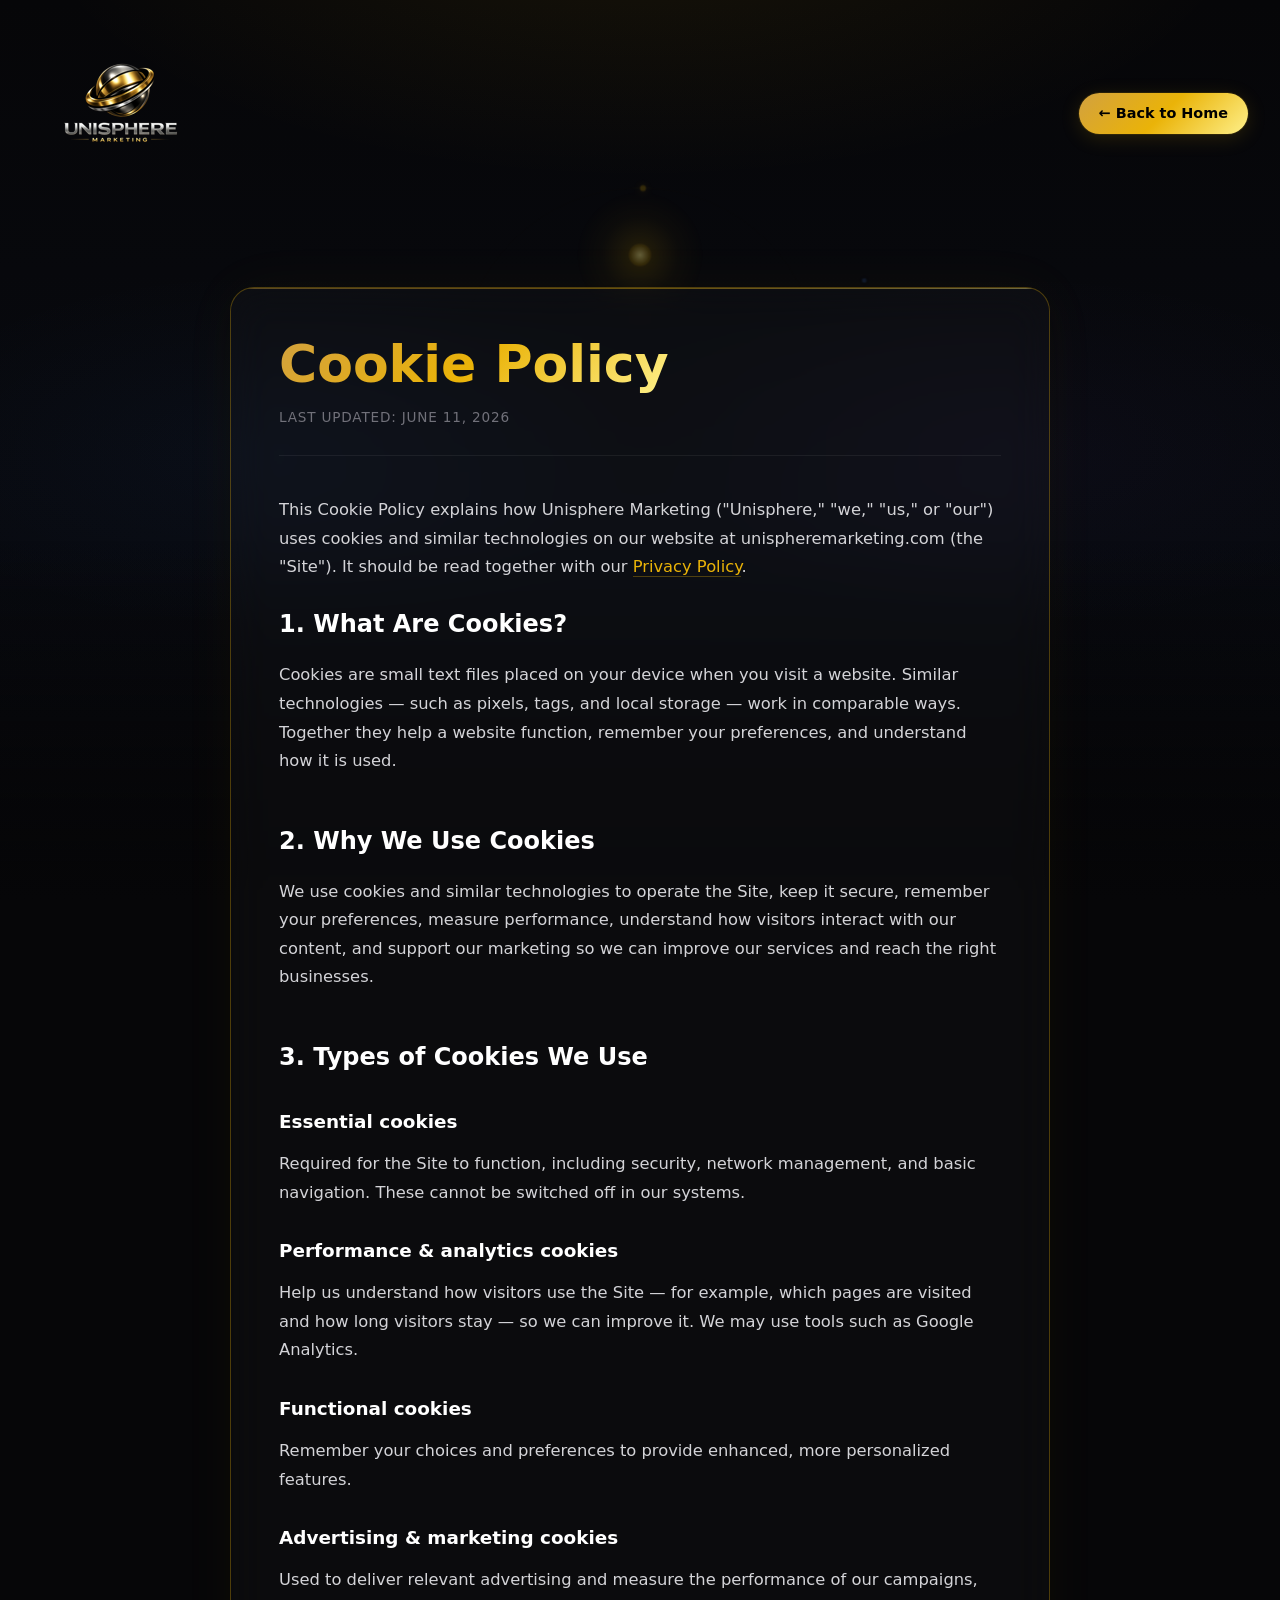
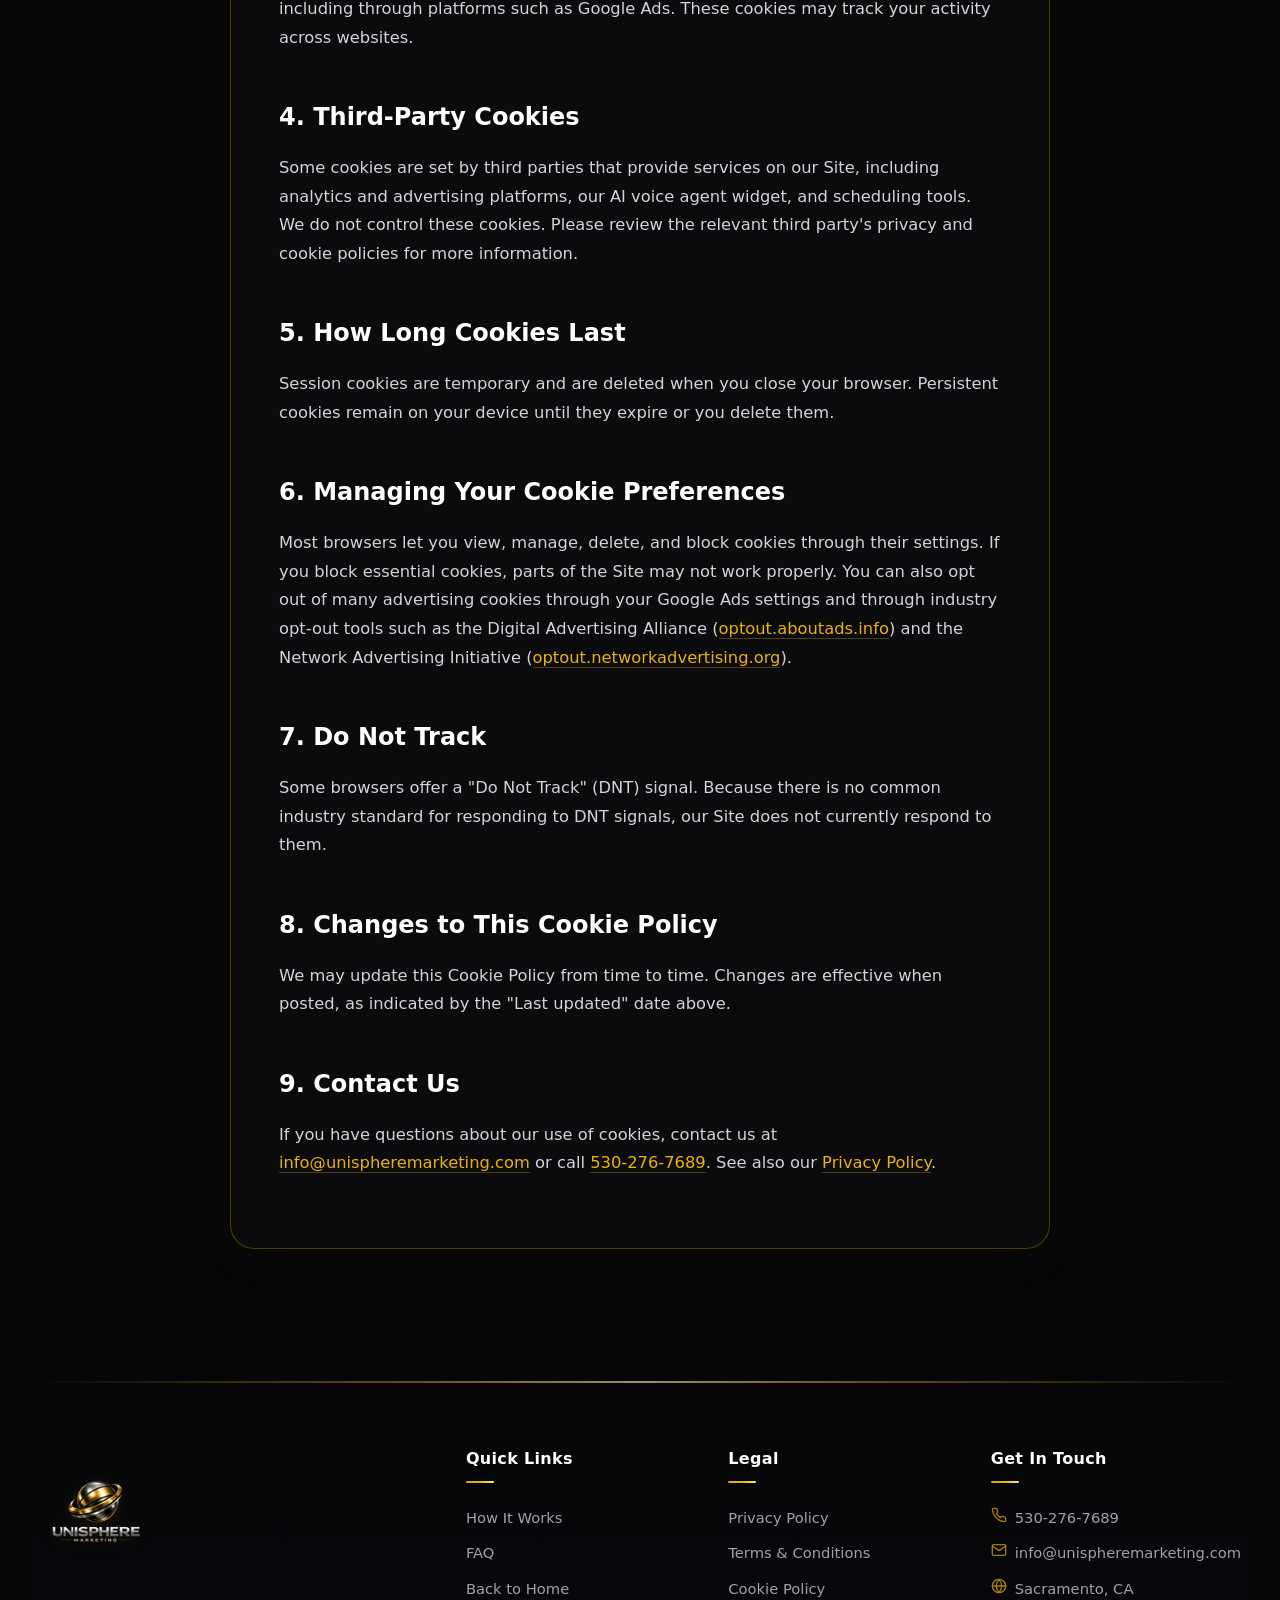
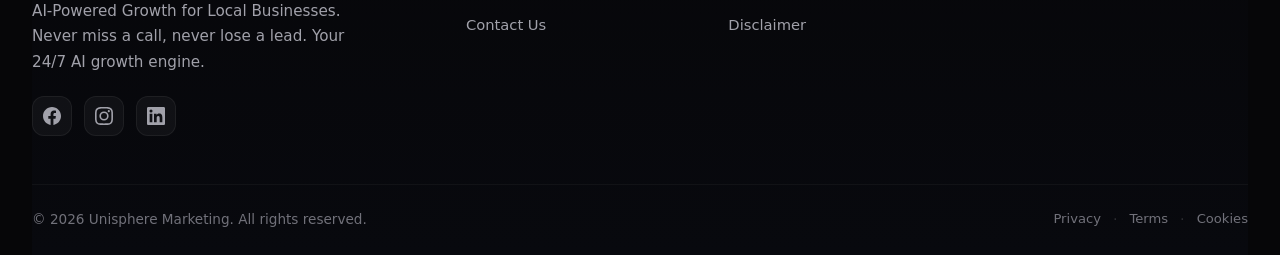
==== cookies.html @ 84f932fd "Add legal pages and wire footer links Create Privacy Policy, Terms & Conditions, Cookie Policy, and " ====
<!DOCTYPE html>
<html lang="en">
<head>
    <meta charset="UTF-8">
    <meta name="viewport" content="width=device-width, initial-scale=1.0">
    <title>Cookie Policy | Unisphere Marketing</title>
    <meta name="description" content="How Unisphere Marketing uses cookies and similar technologies, and how you can manage your preferences.">
    <link rel="stylesheet" href="index.css">

    <!-- Favicon -->
    <link rel="icon" type="image/png" href="favicon.png">
</head>
<body>

    <!-- Subtle Background Layer -->
    <div class="hero-bg-layer">
        <div class="hero-bg-gradient"></div>
        <div class="hero-bg-noise"></div>
        <div class="ai-voice-container" style="opacity: 0.4; transform: translate(-50%, -50%) scale(0.75);">
            <div class="ai-core-glow"></div>
            <div class="orbital-ring-2" style="animation-duration: 35s;"></div>
            <div class="orbital-ring-3" style="animation-duration: 55s;"></div>
        </div>
        <div class="hero-bg-fade"></div>
    </div>

    <!-- Main Wrapper -->
    <div class="wrapper">
        <header class="navbar">
            <div class="logo-container">
                <a href="index.html">
                    <img src="logo-180.png" srcset="logo-180.png 180w, logo-360.png 360w" sizes="180px" width="180" height="180" alt="Unisphere Marketing Logo" class="logo-img" fetchpriority="high" decoding="async">
                </a>
            </div>
            <nav class="nav-links">
                <a href="index.html" class="btn btn-primary nav-btn">&larr; Back to Home</a>
            </nav>
        </header>

        <!-- Legal Content -->
        <main class="legal-wrapper">
            <article class="legal-card content-card glow-border">
                <div class="legal-header">
                    <h1 class="legal-title"><span class="text-gradient">Cookie Policy</span></h1>
                    <p class="legal-updated">Last updated: June 11, 2026</p>
                </div>

                <div class="legal-content">
                    <p>This Cookie Policy explains how Unisphere Marketing ("Unisphere," "we," "us," or "our") uses cookies and similar technologies on our website at unispheremarketing.com (the "Site"). It should be read together with our <a href="privacy.html">Privacy Policy</a>.</p>

                    <h2>1. What Are Cookies?</h2>
                    <p>Cookies are small text files placed on your device when you visit a website. Similar technologies — such as pixels, tags, and local storage — work in comparable ways. Together they help a website function, remember your preferences, and understand how it is used.</p>

                    <h2>2. Why We Use Cookies</h2>
                    <p>We use cookies and similar technologies to operate the Site, keep it secure, remember your preferences, measure performance, understand how visitors interact with our content, and support our marketing so we can improve our services and reach the right businesses.</p>

                    <h2>3. Types of Cookies We Use</h2>
                    <h3>Essential cookies</h3>
                    <p>Required for the Site to function, including security, network management, and basic navigation. These cannot be switched off in our systems.</p>
                    <h3>Performance &amp; analytics cookies</h3>
                    <p>Help us understand how visitors use the Site — for example, which pages are visited and how long visitors stay — so we can improve it. We may use tools such as Google Analytics.</p>
                    <h3>Functional cookies</h3>
                    <p>Remember your choices and preferences to provide enhanced, more personalized features.</p>
                    <h3>Advertising &amp; marketing cookies</h3>
                    <p>Used to deliver relevant advertising and measure the performance of our campaigns, including through platforms such as Google Ads. These cookies may track your activity across websites.</p>

                    <h2>4. Third-Party Cookies</h2>
                    <p>Some cookies are set by third parties that provide services on our Site, including analytics and advertising platforms, our AI voice agent widget, and scheduling tools. We do not control these cookies. Please review the relevant third party's privacy and cookie policies for more information.</p>

                    <h2>5. How Long Cookies Last</h2>
                    <p>Session cookies are temporary and are deleted when you close your browser. Persistent cookies remain on your device until they expire or you delete them.</p>

                    <h2>6. Managing Your Cookie Preferences</h2>
                    <p>Most browsers let you view, manage, delete, and block cookies through their settings. If you block essential cookies, parts of the Site may not work properly. You can also opt out of many advertising cookies through your Google Ads settings and through industry opt-out tools such as the Digital Advertising Alliance (<a href="https://optout.aboutads.info" target="_blank" rel="noopener">optout.aboutads.info</a>) and the Network Advertising Initiative (<a href="https://optout.networkadvertising.org" target="_blank" rel="noopener">optout.networkadvertising.org</a>).</p>

                    <h2>7. Do Not Track</h2>
                    <p>Some browsers offer a "Do Not Track" (DNT) signal. Because there is no common industry standard for responding to DNT signals, our Site does not currently respond to them.</p>

                    <h2>8. Changes to This Cookie Policy</h2>
                    <p>We may update this Cookie Policy from time to time. Changes are effective when posted, as indicated by the "Last updated" date above.</p>

                    <h2>9. Contact Us</h2>
                    <p>If you have questions about our use of cookies, contact us at <a href="mailto:info@unispheremarketing.com">info@unispheremarketing.com</a> or call <a href="tel:5302767689">530-276-7689</a>. See also our <a href="privacy.html">Privacy Policy</a>.</p>
                </div>
            </article>
        </main>

        <!-- Footer -->
        <footer class="footer">
            <div class="footer-accent"></div>

            <div class="footer-main">
                <div class="footer-brand">
                    <img src="logo-180.png" srcset="logo-180.png 180w, logo-360.png 360w" sizes="120px" width="180" height="180" alt="Unisphere Marketing Logo" class="footer-logo-img" loading="lazy" decoding="async">
                    <p class="footer-tagline">AI-Powered Growth for Local Businesses. Never miss a call, never lose a lead. Your 24/7 AI growth engine.</p>
                    <div class="footer-social">
                        <a href="#" class="social-link" aria-label="Facebook">
                            <svg width="18" height="18" viewBox="0 0 24 24" fill="currentColor"><path d="M24 12.073c0-6.627-5.373-12-12-12s-12 5.373-12 12c0 5.99 4.388 10.954 10.125 11.854v-8.385H7.078v-3.47h3.047V9.43c0-3.007 1.792-4.669 4.533-4.669 1.312 0 2.686.235 2.686.235v2.953H15.83c-1.491 0-1.956.925-1.956 1.874v2.25h3.328l-.532 3.47h-2.796v8.385C19.612 23.027 24 18.062 24 12.073z"/></svg>
                        </a>
                        <a href="#" class="social-link" aria-label="Instagram">
                            <svg width="18" height="18" viewBox="0 0 24 24" fill="currentColor"><path d="M12 2.163c3.204 0 3.584.012 4.85.07 3.252.148 4.771 1.691 4.919 4.919.058 1.265.069 1.645.069 4.849 0 3.205-.012 3.584-.069 4.849-.149 3.225-1.664 4.771-4.919 4.919-1.266.058-1.644.07-4.85.07-3.204 0-3.584-.012-4.849-.07-3.26-.149-4.771-1.699-4.919-4.92-.058-1.265-.07-1.644-.07-4.849 0-3.204.013-3.583.07-4.849.149-3.227 1.664-4.771 4.919-4.919 1.266-.057 1.645-.069 4.849-.069zM12 0C8.741 0 8.333.014 7.053.072 2.695.272.273 2.69.073 7.052.014 8.333 0 8.741 0 12c0 3.259.014 3.668.072 4.948.2 4.358 2.618 6.78 6.98 6.98C8.333 23.986 8.741 24 12 24c3.259 0 3.668-.014 4.948-.072 4.354-.2 6.782-2.618 6.979-6.98.059-1.28.073-1.689.073-4.948 0-3.259-.014-3.667-.072-4.947-.196-4.354-2.617-6.78-6.979-6.98C15.668.014 15.259 0 12 0zm0 5.838a6.162 6.162 0 100 12.324 6.162 6.162 0 000-12.324zM12 16a4 4 0 110-8 4 4 0 010 8zm6.406-11.845a1.44 1.44 0 100 2.881 1.44 1.44 0 000-2.881z"/></svg>
                        </a>
                        <a href="#" class="social-link" aria-label="LinkedIn">
                            <svg width="18" height="18" viewBox="0 0 24 24" fill="currentColor"><path d="M20.447 20.452h-3.554v-5.569c0-1.328-.027-3.037-1.852-3.037-1.853 0-2.136 1.445-2.136 2.939v5.667H9.351V9h3.414v1.561h.046c.477-.9 1.637-1.85 3.37-1.85 3.601 0 4.267 2.37 4.267 5.455v6.286zM5.337 7.433a2.062 2.062 0 01-2.063-2.065 2.064 2.064 0 112.063 2.065zm1.782 13.019H3.555V9h3.564v11.452zM22.225 0H1.771C.792 0 0 .774 0 1.729v20.542C0 23.227.792 24 1.771 24h20.451C23.2 24 24 23.227 24 22.271V1.729C24 .774 23.2 0 22.225 0h.003z"/></svg>
                        </a>
                    </div>
                </div>

                <div class="footer-col">
                    <h4 class="footer-col-title">Quick Links</h4>
                    <ul class="footer-links">
                        <li><a href="index.html#how-it-works">How It Works</a></li>
                        <li><a href="index.html#faq">FAQ</a></li>
                        <li><a href="index.html">Back to Home</a></li>
                        <li><a href="tel:5302767689">Contact Us</a></li>
                    </ul>
                </div>

                <div class="footer-col">
                    <h4 class="footer-col-title">Legal</h4>
                    <ul class="footer-links">
                        <li><a href="privacy.html">Privacy Policy</a></li>
                        <li><a href="terms.html">Terms &amp; Conditions</a></li>
                        <li><a href="cookies.html">Cookie Policy</a></li>
                        <li><a href="disclaimer.html">Disclaimer</a></li>
                    </ul>
                </div>

                <div class="footer-col">
                    <h4 class="footer-col-title">Get In Touch</h4>
                    <ul class="footer-links footer-contact-list">
                        <li>
                            <svg width="16" height="16" viewBox="0 0 24 24" fill="none" stroke="currentColor" stroke-width="2" stroke-linecap="round" stroke-linejoin="round"><path d="M22 16.92v3a2 2 0 0 1-2.18 2 19.79 19.79 0 0 1-8.63-3.07 19.5 19.5 0 0 1-6-6 19.79 19.79 0 0 1-3.07-8.67A2 2 0 0 1 4.11 2h3a2 2 0 0 1 2 1.72 12.84 12.84 0 0 0 .7 2.81 2 2 0 0 1-.45 2.11L8.09 9.91a16 16 0 0 0 6 6l1.27-1.27a2 2 0 0 1 2.11-.45 12.84 12.84 0 0 0 2.81.7A2 2 0 0 1 22 16.92z"></path></svg>
                            <a href="tel:5302767689">530-276-7689</a>
                        </li>
                        <li>
                            <svg width="16" height="16" viewBox="0 0 24 24" fill="none" stroke="currentColor" stroke-width="2" stroke-linecap="round" stroke-linejoin="round"><path d="M4 4h16c1.1 0 2 .9 2 2v12c0 1.1-.9 2-2 2H4c-1.1 0-2-.9-2-2V6c0-1.1.9-2 2-2z"></path><polyline points="22,6 12,13 2,6"></polyline></svg>
                            <a href="mailto:info@unispheremarketing.com">info@unispheremarketing.com</a>
                        </li>
                        <li>
                            <svg width="16" height="16" viewBox="0 0 24 24" fill="none" stroke="currentColor" stroke-width="2" stroke-linecap="round" stroke-linejoin="round"><circle cx="12" cy="12" r="10"></circle><line x1="2" y1="12" x2="22" y2="12"></line><path d="M12 2a15.3 15.3 0 0 1 4 10 15.3 15.3 0 0 1-4 10 15.3 15.3 0 0 1-4-10 15.3 15.3 0 0 1 4-10z"></path></svg>
                            <span>Sacramento, CA</span>
                        </li>
                    </ul>
                </div>
            </div>

            <div class="footer-bottom">
                <p class="footer-copyright">&copy; 2026 Unisphere Marketing. All rights reserved.</p>
                <div class="footer-bottom-links">
                    <a href="privacy.html">Privacy</a>
                    <span class="footer-dot">·</span>
                    <a href="terms.html">Terms</a>
                    <span class="footer-dot">·</span>
                    <a href="cookies.html">Cookies</a>
                </div>
            </div>
        </footer>
    </div>
</body>
</html>
---- index.css ----
/* Hide default Vapi SDK button — we use our own custom UI */
#vapi-support-btn,
.vapi-btn,
[id^="vapi"] {
  display: none !important;
  visibility: hidden !important;
  opacity: 0 !important;
  pointer-events: none !important;
}

:root {
  --bg-color: #060608;
  --bg-surface: #0c0d12;
  --text-white: #ffffff;
  --text-gray: #a1a1aa;
  --text-gray-light: #d4d4d8;
  --text-muted: #71717a;
  
  --gold-primary: #eab308;
  --gold-gradient: linear-gradient(135deg, #d2a13f 0%, #eab308 50%, #fef08a 100%);
  --gold-dark: rgba(234, 179, 8, 0.1);
  --gold-border: rgba(234, 179, 8, 0.3);

  --glass-bg: rgba(255, 255, 255, 0.025);
  --glass-border: rgba(255, 255, 255, 0.06);
  --glass-hover: rgba(255, 255, 255, 0.05);

  --font-main: system-ui, -apple-system, BlinkMacSystemFont, "Segoe UI", sans-serif;
  --font-body: system-ui, -apple-system, BlinkMacSystemFont, "Segoe UI", sans-serif;
}

* {
  margin: 0;
  padding: 0;
  box-sizing: border-box;
}

body {
  font-family: var(--font-body);
  background-color: var(--bg-color);
  color: var(--text-white);
  line-height: 1.5;
  overflow-x: hidden;
  position: relative;
  min-height: 100vh;
}

img,
video {
  max-width: 100%;
}

/* ============================================ */
/* HERO SECTION BACKGROUND — VOICE AGENT LAYER */
/* ============================================ */
.hero-bg-layer {
  position: absolute;
  top: 0;
  left: 0;
  width: 100%;
  height: 100vh;
  z-index: 0;
  overflow: hidden;
  pointer-events: none;
}

/* Dark gradient base for the hero */
.hero-bg-gradient {
  position: absolute;
  inset: 0;
  background: 
    radial-gradient(ellipse 80% 50% at 50% -10%, rgba(234, 179, 8, 0.08) 0%, transparent 60%),
    radial-gradient(ellipse 60% 40% at 20% 50%, rgba(59, 130, 246, 0.04) 0%, transparent 50%),
    radial-gradient(ellipse 60% 40% at 80% 50%, rgba(139, 92, 246, 0.03) 0%, transparent 50%),
    linear-gradient(180deg, var(--bg-color) 0%, #080a10 60%, var(--bg-color) 100%);
}

/* Subtle grain/noise texture */
.hero-bg-noise {
  position: absolute;
  inset: 0;
  opacity: 0;
}

/* Bottom fade so hero blends into dark page */
.hero-bg-fade {
  position: absolute;
  bottom: 0;
  left: 0;
  width: 100%;
  height: 40%;
  background: linear-gradient(to top, var(--bg-color) 0%, transparent 100%);
  z-index: 2;
}

/* ============================================ */
/* VOICE AGENT ANIMATED CORE (HERO CENTER)      */
/* ============================================ */
.ai-voice-container {
  position: absolute;
  top: 50%;
  left: 50%;
  transform: translate(-50%, -50%);
  width: 700px;
  height: 700px;
  z-index: 1;
  pointer-events: none;
  display: flex;
  align-items: flex-start;
  justify-content: center;
}

/* Central pulsating orb */
.ai-core-glow {
  position: absolute;
  width: 180px;
  height: 180px;
  background: radial-gradient(circle, rgba(234, 179, 8, 0.35) 0%, rgba(234, 179, 8, 0.08) 40%, rgba(234,179,8,0) 70%);
  border-radius: 50%;
  animation: AI_core_pulse 4s infinite alternate ease-in-out;
}

/* Inner bright dot */
.ai-core-glow::before {
  content: '';
  position: absolute;
  top: 50%; left: 50%;
  transform: translate(-50%, -50%);
  width: 30px;
  height: 30px;
  background: radial-gradient(circle, rgba(254,240,138,0.9), rgba(234,179,8,0.3) 60%, transparent 100%);
  border-radius: 50%;
  animation: AI_inner_dot 3s infinite alternate ease-in-out;
}

@keyframes AI_inner_dot {
  0% { transform: translate(-50%, -50%) scale(0.8); opacity: 0.7; }
  100% { transform: translate(-50%, -50%) scale(1.3); opacity: 1; }
}

@keyframes AI_core_pulse {
  0% { transform: scale(0.85); opacity: 0.5; }
  100% { transform: scale(1.4); opacity: 0.9; }
}

/* Orbital ring container */
.voice-frequencies {
  position: absolute;
  width: 340px;
  height: 340px;
  animation: AI_rotate_ring 25s linear infinite;
}

/* Second orbital ring (counter-rotate) */
.orbital-ring-2 {
  position: absolute;
  width: 480px;
  height: 480px;
  border: 1px solid rgba(234,179,8,0.06);
  border-radius: 50%;
  animation: AI_rotate_counter 35s linear infinite;
}

.orbital-ring-2::before {
  content: '';
  position: absolute;
  top: -4px; left: 50%;
  width: 8px; height: 8px;
  background: rgba(234,179,8,0.5);
  border-radius: 50%;
  box-shadow: 0 0 12px rgba(234,179,8,0.4);
}

.orbital-ring-2::after {
  content: '';
  position: absolute;
  bottom: -4px; right: 30%;
  width: 5px; height: 5px;
  background: rgba(139,92,246,0.4);
  border-radius: 50%;
  box-shadow: 0 0 10px rgba(139,92,246,0.3);
}

/* Third orbital ring */
.orbital-ring-3 {
  position: absolute;
  width: 600px;
  height: 600px;
  border: 1px solid rgba(255,255,255,0.025);
  border-radius: 50%;
  animation: AI_rotate_ring 50s linear infinite;
}

.orbital-ring-3::before {
  content: '';
  position: absolute;
  top: 20%; right: -3px;
  width: 6px; height: 6px;
  background: rgba(59,130,246,0.35);
  border-radius: 50%;
  box-shadow: 0 0 10px rgba(59,130,246,0.2);
}

@keyframes AI_rotate_ring {
  0% { transform: rotate(0deg); }
  100% { transform: rotate(360deg); }
}

@keyframes AI_rotate_counter {
  0% { transform: rotate(360deg); }
  100% { transform: rotate(0deg); }
}

/* Audio frequency bars */
.audio-bar {
  position: absolute;
  bottom: 50%;
  left: 50%;
  width: 3px;
  background: linear-gradient(to top, rgba(234,179,8,0.7), rgba(254,240,138,0.15));
  border-radius: 4px;
  transform-origin: bottom center;
  transform: translateX(-50%) rotate(var(--r)) translateY(-130px);
  animation: AI_frequency_bounce 1.5s infinite ease-in-out alternate;
  animation-delay: var(--delay);
}

@keyframes AI_frequency_bounce {
  0% { height: 15px; opacity: 0.2; }
  100% { height: var(--h); opacity: 0.85; box-shadow: 0 0 8px rgba(234,179,8,0.3); }
}

/* Sound ripples */
.sound-ripples {
  position: absolute;
  width: 100%;
  height: 100%;
  display: flex;
  align-items: flex-start;
  justify-content: center;
}

.ripple {
  position: absolute;
  border-radius: 50%;
  border: 1px solid rgba(234,179,8,0.15);
  animation: AI_ripple_out 7s infinite cubic-bezier(0.2, 0.8, 0.2, 1);
}

.ripple.style-1 { animation-delay: 0s; }
.ripple.style-2 { animation-delay: 2.3s; }
.ripple.style-3 { animation-delay: 4.6s; }

@keyframes AI_ripple_out {
  0% { width: 80px; height: 80px; opacity: 0.8; border-width: 2px; }
  100% { width: 650px; height: 650px; opacity: 0; border-width: 0.5px; }
}

/* Floating particle dots around the hero */
.hero-particles {
  position: absolute;
  inset: 0;
  z-index: 1;
  overflow: hidden;
}

.particle {
  position: absolute;
  border-radius: 50%;
  background: rgba(234,179,8,0.3);
  animation: particle_float linear infinite;
}

.particle:nth-child(1) { width: 3px; height: 3px; left: 15%; top: 20%; animation-duration: 18s; animation-delay: 0s; }
.particle:nth-child(2) { width: 2px; height: 2px; left: 75%; top: 15%; animation-duration: 22s; animation-delay: 2s; background: rgba(59,130,246,0.3); }
.particle:nth-child(3) { width: 4px; height: 4px; left: 85%; top: 60%; animation-duration: 20s; animation-delay: 4s; }
.particle:nth-child(4) { width: 2px; height: 2px; left: 10%; top: 70%; animation-duration: 25s; animation-delay: 1s; background: rgba(139,92,246,0.25); }
.particle:nth-child(5) { width: 3px; height: 3px; left: 50%; top: 80%; animation-duration: 19s; animation-delay: 3s; }
.particle:nth-child(6) { width: 2px; height: 2px; left: 30%; top: 40%; animation-duration: 24s; animation-delay: 5s; background: rgba(59,130,246,0.2); }

@keyframes particle_float {
  0% { transform: translateY(0px) translateX(0px); opacity: 0; }
  10% { opacity: 1; }
  50% { transform: translateY(-80px) translateX(30px); opacity: 0.6; }
  90% { opacity: 0; }
  100% { transform: translateY(-160px) translateX(-20px); opacity: 0; }
}


/* ============================================ */
/* LAYOUT WRAPPER                               */
/* ============================================ */
.wrapper {
  position: relative;
  z-index: 10;
  max-width: 1400px;
  margin: 0 auto;
  padding: 0 2rem;
  min-height: 100vh;
  display: flex;
  flex-direction: column;
}

/* Typography */
a {
  text-decoration: none;
  color: inherit;
}

/* ============================================ */
/* BUTTON COMPONENT                             */
/* ============================================ */
.btn {
  display: inline-flex;
  align-items: flex-start;
  justify-content: center;
  padding: 0.75rem 1.5rem;
  border-radius: 9999px;
  font-weight: 600;
  font-family: var(--font-main);
  transition: all 0.3s cubic-bezier(0.4, 0, 0.2, 1);
  cursor: pointer;
  border: none;
  text-align: center;
  position: relative;
  overflow: hidden;
}

.btn::after {
  content: '';
  position: absolute;
  inset: 0;
  background: linear-gradient(135deg, rgba(255,255,255,0.2) 0%, rgba(255,255,255,0) 50%);
  opacity: 0;
  transition: opacity 0.3s;
}

.btn:hover::after {
  opacity: 1;
}

.btn-primary {
  background: var(--gold-gradient);
  color: #000;
  box-shadow: 0 4px 20px 0 rgba(234, 179, 8, 0.15), 0 0 0 1px rgba(234,179,8,0.1);
}

.btn-primary:hover {
  transform: translateY(-2px);
  box-shadow: 0 8px 30px 0 rgba(234, 179, 8, 0.3), 0 0 0 1px rgba(234,179,8,0.2);
  filter: brightness(1.05);
}

.btn-large {
  padding: 1rem 2.5rem;
  font-size: 1.1rem;
}

/* ============================================ */
/* NAVIGATION                                   */
/* ============================================ */
.navbar {
  display: flex;
  justify-content: space-between;
  align-items: flex-start;
  padding: 0.75rem 0;
  width: 100%;
}

.logo-container {
  display: flex;
  align-items: flex-start;
  gap: 1rem;
}

.logo-img {
  max-height: 200px;
  width: auto;
  object-fit: contain;
}

.nav-links {
  display: flex;
  align-items: flex-start;
  gap: 2rem;
  font-family: var(--font-main);
  font-weight: 500;
  font-size: 0.95rem;
  color: var(--text-gray-light);
}

.nav-link {
  transition: color 0.2s;
}

.nav-link:hover {
  color: var(--text-white);
}

.nav-phone {
  display: flex;
  align-items: flex-start;
  gap: 0.5rem;
  color: var(--gold-primary);
  transition: color 0.2s;
}

.nav-phone:hover {
  color: #fef08a;
}

.nav-btn {
  font-size: 0.9rem;
  padding: 0.65rem 1.35rem;
}

/* ============================================ */
/* HERO SECTION                                 */
/* ============================================ */
.hero {
  display: flex;
  flex-direction: column;
  align-items: flex-start;
  justify-content: center;
  text-align: center;
  padding: 2rem 0 4rem 0;
  min-height: calc(100vh - 120px);
  position: relative;
}

.hero-content {
  max-width: 900px;
  display: flex;
  flex-direction: column;
  align-items: flex-start;
  z-index: 10;
}

.pill {
  background: var(--glass-bg);
  border: 1px solid var(--glass-border);
  padding: 0.5rem 1.25rem;
  border-radius: 9999px;
  font-size: 0.75rem;
  font-weight: 600;
  letter-spacing: 0.08em;
  color: var(--text-gray-light);
  margin-bottom: 1.5rem;
  display: inline-flex;
  align-items: flex-start;
  backdrop-filter: blur(12px);
  animation: fadeInDown 0.8s ease-out;
}

.hero-title {
  font-family: var(--font-main);
  font-size: 4.5rem;
  font-weight: 700;
  line-height: 1.08;
  letter-spacing: 0;
  margin-bottom: 1.5rem;
  animation: fadeInUp 0.9s ease-out 0.2s both;
}

.text-gradient {
  background: var(--gold-gradient);
  -webkit-background-clip: text;
  -webkit-text-fill-color: transparent;
  background-clip: text;
}

.hero-subtitle {
  font-size: 1.2rem;
  color: var(--text-gray);
  max-width: 660px;
  margin: 0 auto 2.5rem auto;
  line-height: 1.7;
  animation: fadeInUp 0.9s ease-out 0.4s both;
}

.hero-cta-wrapper {
  margin-bottom: 2.5rem;
  animation: fadeInUp 0.9s ease-out 0.6s both;
}

.cta-footnote {
  color: var(--text-muted);
  font-size: 0.85rem;
  font-style: italic;
  margin-top: 0.75rem;
}

.features-list {
  display: flex;
  align-items: flex-start;
  justify-content: center;
  gap: 2.5rem;
  color: var(--text-gray-light);
  font-size: 0.95rem;
  font-weight: 500;
  animation: fadeInUp 0.9s ease-out 0.8s both;
}

.feature-item {
  display: flex;
  align-items: flex-start;
  gap: 0.5rem;
}

.check-icon {
  width: 18px;
  height: 18px;
  color: var(--gold-primary);
}

/* Hero entrance animations */
@keyframes fadeInUp {
  from { opacity: 0; transform: translateY(30px); }
  to { opacity: 1; transform: translateY(0); }
}

@keyframes fadeInDown {
  from { opacity: 0; transform: translateY(-20px); }
  to { opacity: 1; transform: translateY(0); }
}

/* ============================================ */
/* SCROLL REVEAL ANIMATION                      */
/* ============================================ */
.reveal {
  opacity: 0;
  transform: translateY(40px);
  transition: opacity 0.8s cubic-bezier(0.16, 1, 0.3, 1), transform 0.8s cubic-bezier(0.16, 1, 0.3, 1);
}

.reveal.visible {
  opacity: 1;
  transform: translateY(0);
}

/* Stagger children */
.reveal-stagger > * {
  opacity: 0;
  transform: translateY(30px);
  transition: opacity 0.6s cubic-bezier(0.16, 1, 0.3, 1), transform 0.6s cubic-bezier(0.16, 1, 0.3, 1);
}

.reveal-stagger.visible > *:nth-child(1) { transition-delay: 0s; opacity: 1; transform: translateY(0); }
.reveal-stagger.visible > *:nth-child(2) { transition-delay: 0.1s; opacity: 1; transform: translateY(0); }
.reveal-stagger.visible > *:nth-child(3) { transition-delay: 0.2s; opacity: 1; transform: translateY(0); }
.reveal-stagger.visible > *:nth-child(4) { transition-delay: 0.3s; opacity: 1; transform: translateY(0); }
.reveal-stagger.visible > *:nth-child(5) { transition-delay: 0.4s; opacity: 1; transform: translateY(0); }

/* ═══════════════════════════════════════════════════════ */
/*  FLOATING CHAT WIDGET — Premium Shimmer Avatar         */
/* ═══════════════════════════════════════════════════════ */
.chat-widget {
  position: fixed;
  bottom: 2rem;
  right: 2rem;
  z-index: 100;
  display: flex;
  align-items: flex-start;
  gap: 1rem;
  animation: float 4s ease-in-out infinite;
  transition: opacity 0.3s ease;
}

@keyframes float {
  0% { transform: translateY(0px); }
  50% { transform: translateY(-10px); }
  100% { transform: translateY(0px); }
}

.chat-greeting {
  background: rgba(24, 24, 27, 0.9);
  border: 1px solid rgba(255, 255, 255, 0.08);
  padding: 0.75rem 1.25rem;
  border-radius: 16px;
  font-size: 0.9rem;
  font-weight: 500;
  display: flex;
  align-items: flex-start;
  gap: 0.75rem;
  box-shadow: 0 10px 30px rgba(0, 0, 0, 0.5);
  backdrop-filter: blur(16px);
  transition: opacity 0.3s, transform 0.3s;
  cursor: pointer;
  max-width: 320px;
  line-height: 1.4;
}

.chat-close {
  color: var(--text-muted);
  cursor: pointer;
  font-size: 1.2rem;
  line-height: 1;
  transition: color 0.2s;
}

.chat-close:hover {
  color: var(--text-white);
}

/* ── Avatar Button with Shimmer ── */
.chat-avatar-btn {
  width: 68px;
  height: 68px;
  border-radius: 50%;
  position: relative;
  cursor: pointer;
  transition: transform 0.3s cubic-bezier(0.34, 1.56, 0.64, 1);
}

.chat-avatar-btn:hover {
  transform: scale(1.1);
}

.chat-avatar-btn:active {
  transform: scale(0.95);
}

/* Rotating shimmer ring */
.avatar-shimmer {
  position: absolute;
  inset: -4px;
  border-radius: 50%;
  background: conic-gradient(
    from 0deg,
    transparent 0%,
    rgba(234, 179, 8, 0.0) 10%,
    rgba(234, 179, 8, 0.7) 25%,
    rgba(254, 240, 138, 0.9) 35%,
    rgba(234, 179, 8, 0.7) 45%,
    transparent 55%,
    transparent 100%
  );
  animation: shimmer-rotate 3s linear infinite;
  z-index: 1;
}

.avatar-shimmer-2 {
  position: absolute;
  inset: -4px;
  border-radius: 50%;
  background: conic-gradient(
    from 180deg,
    transparent 0%,
    rgba(234, 179, 8, 0.0) 10%,
    rgba(210, 161, 63, 0.6) 25%,
    rgba(254, 240, 138, 0.8) 35%,
    rgba(210, 161, 63, 0.6) 45%,
    transparent 55%,
    transparent 100%
  );
  animation: shimmer-rotate 3s linear infinite;
  z-index: 1;
}

@keyframes shimmer-rotate {
  0% { transform: rotate(0deg); }
  100% { transform: rotate(360deg); }
}

/* Pulsing glow behind avatar */
.avatar-glow {
  position: absolute;
  inset: -12px;
  border-radius: 50%;
  background: radial-gradient(circle, rgba(234, 179, 8, 0.25) 0%, transparent 70%);
  animation: avatar-glow-pulse 2.5s ease-in-out infinite alternate;
  z-index: 0;
}

@keyframes avatar-glow-pulse {
  0% { opacity: 0.4; transform: scale(0.95); }
  100% { opacity: 1; transform: scale(1.15); }
}

/* Inner avatar image */
.avatar-inner {
  position: absolute;
  inset: 3px;
  border-radius: 50%;
  overflow: hidden;
  z-index: 2;
  border: 2px solid var(--bg-color);
}

.avatar-inner img {
  width: 100%;
  height: 100%;
  object-fit: cover;
  border-radius: 50%;
}

.status-dot {
  position: absolute;
  bottom: 4px;
  right: 4px;
  width: 14px;
  height: 14px;
  background-color: #22c55e;
  border: 2.5px solid var(--bg-color);
  border-radius: 50%;
  z-index: 3;
  box-shadow: 0 0 8px rgba(34, 197, 94, 0.6);
  animation: status_pulse 2s infinite;
}

@keyframes status_pulse {
  0%, 100% { box-shadow: 0 0 0 0 rgba(34,197,94,0.4); }
  50% { box-shadow: 0 0 0 6px rgba(34,197,94,0); }
}

/* ═══════════════════════════════════════════════════════ */
/*  VOICE AGENT OVERLAY & PANEL                           */
/* ═══════════════════════════════════════════════════════ */
.voice-overlay {
  position: fixed;
  inset: 0;
  z-index: 200;
  display: flex;
  align-items: flex-end;
  justify-content: flex-end;
  padding: 2rem;
  pointer-events: none;
  opacity: 0;
  transition: opacity 0.4s ease;
}

.voice-overlay.active {
  pointer-events: auto;
  opacity: 1;
}

.voice-overlay::before {
  content: '';
  position: absolute;
  inset: 0;
  background: rgba(0, 0, 0, 0.5);
  backdrop-filter: blur(4px);
  opacity: 0;
  transition: opacity 0.4s ease;
}

.voice-overlay.active::before {
  opacity: 1;
}

.voice-panel {
  position: relative;
  width: 380px;
  background: rgba(14, 14, 18, 0.95);
  border: 1px solid rgba(234, 179, 8, 0.2);
  border-radius: 24px;
  box-shadow:
    0 0 60px rgba(234, 179, 8, 0.08),
    0 25px 50px -12px rgba(0, 0, 0, 0.8);
  backdrop-filter: blur(20px);
  overflow: hidden;
  transform: translateY(40px) scale(0.95);
  transition: transform 0.4s cubic-bezier(0.34, 1.56, 0.64, 1);
  z-index: 1;
}

.voice-overlay.active .voice-panel {
  transform: translateY(0) scale(1);
}

/* Top gold accent line */
.voice-panel::before {
  content: '';
  position: absolute;
  top: 0;
  left: 0;
  right: 0;
  height: 2px;
  background: var(--gold-gradient);
  opacity: 0.7;
}

.voice-panel-close {
  position: absolute;
  top: 1rem;
  right: 1rem;
  background: none;
  border: none;
  color: var(--text-muted);
  font-size: 1.6rem;
  cursor: pointer;
  z-index: 10;
  width: 36px;
  height: 36px;
  display: flex;
  align-items: flex-start;
  justify-content: center;
  border-radius: 50%;
  transition: background 0.2s, color 0.2s;
}

.voice-panel-close:hover {
  background: rgba(255, 255, 255, 0.1);
  color: var(--text-white);
}

/* ── Panel Header ── */
.voice-panel-header {
  display: flex;
  align-items: flex-start;
  gap: 1rem;
  padding: 1.5rem 1.5rem 1rem;
}

.voice-panel-avatar {
  width: 52px;
  height: 52px;
  border-radius: 50%;
  overflow: hidden;
  border: 2px solid rgba(234, 179, 8, 0.3);
  flex-shrink: 0;
}

.voice-panel-avatar img {
  width: 100%;
  height: 100%;
  object-fit: cover;
}

.voice-panel-info h3 {
  font-family: var(--font-main);
  font-size: 1.25rem;
  font-weight: 700;
  color: var(--text-white);
  margin: 0;
}

.voice-panel-info p {
  font-size: 0.85rem;
  color: var(--text-muted);
  margin: 0.15rem 0 0;
}

/* ── Panel Body ── */
.voice-panel-body {
  display: flex;
  flex-direction: column;
  align-items: flex-start;
  justify-content: center;
  padding: 2.5rem 1.5rem;
  min-height: 220px;
}

.voice-state-hidden {
  display: none !important;
}

/* ── Idle State — Mic Button ── */
.mic-button-wrapper {
  position: relative;
  width: 100px;
  height: 100px;
  display: flex;
  align-items: flex-start;
  justify-content: center;
}

.mic-ring {
  position: absolute;
  inset: 0;
  border-radius: 50%;
  border: 1.5px solid rgba(234, 179, 8, 0.3);
  animation: mic-ring-pulse 3s ease-in-out infinite;
}

.mic-ring-2 {
  animation-delay: 1s;
}

.mic-ring-3 {
  animation-delay: 2s;
}

@keyframes mic-ring-pulse {
  0%   { transform: scale(1); opacity: 0.5; }
  50%  { transform: scale(1.5); opacity: 0; }
  100% { transform: scale(1); opacity: 0; }
}

.mic-button {
  width: 72px;
  height: 72px;
  border-radius: 50%;
  border: 2px solid var(--gold-primary);
  background: rgba(234, 179, 8, 0.08);
  color: var(--gold-primary);
  cursor: pointer;
  display: flex;
  align-items: flex-start;
  justify-content: center;
  transition: all 0.3s ease;
  position: relative;
  z-index: 2;
}

.mic-button:hover {
  background: rgba(234, 179, 8, 0.18);
  box-shadow: 0 0 30px rgba(234, 179, 8, 0.2);
  transform: scale(1.08);
}

.mic-button:active {
  transform: scale(0.96);
}

.voice-prompt {
  color: var(--text-muted);
  font-size: 0.95rem;
  margin-top: 1.25rem;
  text-align: center;
}

/* ── Connecting State ── */
.connecting-spinner {
  position: relative;
  width: 80px;
  height: 80px;
}

.spinner-ring {
  position: absolute;
  inset: 0;
  border-radius: 50%;
  border: 3px solid transparent;
  border-top-color: var(--gold-primary);
  animation: spin 1.2s linear infinite;
}

.spinner-ring-2 {
  inset: 10px;
  border-top-color: transparent;
  border-right-color: rgba(234, 179, 8, 0.5);
  animation-direction: reverse;
  animation-duration: 0.8s;
}

@keyframes spin {
  0% { transform: rotate(0deg); }
  100% { transform: rotate(360deg); }
}

/* ── Active Call State ── */
.active-call-visual {
  display: flex;
  align-items: flex-start;
  justify-content: center;
  margin-bottom: 1rem;
}

.voice-wave-container {
  display: flex;
  align-items: flex-start;
  gap: 5px;
  height: 60px;
}

.voice-wave-bar {
  width: 5px;
  background: var(--gold-gradient);
  border-radius: 4px;
  height: 15px;
  animation: wave-idle 1.5s ease-in-out infinite;
}

.voice-wave-bar:nth-child(1) { animation-delay: 0.0s; }
.voice-wave-bar:nth-child(2) { animation-delay: 0.15s; }
.voice-wave-bar:nth-child(3) { animation-delay: 0.3s; }
.voice-wave-bar:nth-child(4) { animation-delay: 0.45s; }
.voice-wave-bar:nth-child(5) { animation-delay: 0.6s; }
.voice-wave-bar:nth-child(6) { animation-delay: 0.45s; }
.voice-wave-bar:nth-child(7) { animation-delay: 0.3s; }
.voice-wave-bar:nth-child(8) { animation-delay: 0.15s; }
.voice-wave-bar:nth-child(9) { animation-delay: 0.0s; }

@keyframes wave-idle {
  0%, 100% { height: 10px; opacity: 0.5; }
  50%      { height: 45px; opacity: 1; }
}

/* When assistant is speaking — more energetic */
.voice-wave-container.speaking .voice-wave-bar {
  animation-name: wave-speaking;
  animation-duration: 0.6s;
}

@keyframes wave-speaking {
  0%, 100% { height: 8px; }
  25%      { height: 55px; }
  75%      { height: 30px; }
}

.voice-status {
  color: #d4d4d8;
  font-size: 0.95rem;
  font-weight: 500;
  text-align: center;
  margin-bottom: 1.5rem;
}

/* ── Call Controls ── */
.call-controls {
  display: flex;
  gap: 1.25rem;
  align-items: flex-start;
}

.control-btn {
  width: 54px;
  height: 54px;
  border-radius: 50%;
  border: none;
  cursor: pointer;
  display: flex;
  align-items: flex-start;
  justify-content: center;
  transition: all 0.25s ease;
}

.mute-btn {
  background: rgba(255, 255, 255, 0.08);
  color: var(--text-white);
  border: 1px solid rgba(255, 255, 255, 0.15);
}

.mute-btn:hover {
  background: rgba(255, 255, 255, 0.15);
}

.mute-btn.muted {
  background: rgba(234, 179, 8, 0.15);
  border-color: var(--gold-primary);
  color: var(--gold-primary);
}

.end-call-btn {
  background: #ef4444;
  color: white;
  box-shadow: 0 4px 14px rgba(239, 68, 68, 0.3);
}

.end-call-btn:hover {
  background: #dc2626;
  transform: scale(1.08);
  box-shadow: 0 6px 20px rgba(239, 68, 68, 0.4);
}

.end-call-btn:active {
  transform: scale(0.95);
}

/* ── Panel Footer ── */
.voice-panel-footer {
  padding: 0.75rem 1.5rem;
  text-align: center;
  border-top: 1px solid rgba(255, 255, 255, 0.05);
}

.powered-by {
  font-size: 0.75rem;
  color: var(--text-muted);
}

.powered-by strong {
  color: var(--gold-primary);
}

/* ── Voice Widget Mobile Responsive ── */
@media (max-width: 480px) {
  .voice-panel {
    width: calc(100vw - 2rem);
    border-radius: 20px;
  }
  
  .voice-overlay {
    padding: 1rem;
  }

  .chat-widget {
    bottom: 1rem;
    right: 1rem;
  }

  .chat-avatar-btn {
    width: 58px;
    height: 58px;
  }
}

/* ============================================ */
/* UTILITIES & SHARED GLASSMORPHISM             */
/* ============================================ */
.section {
  padding: 5rem 0;
  max-width: 1000px;
  margin: 0 auto;
  width: 100%;
  content-visibility: auto;
  contain-intrinsic-size: 1px 900px;
}

.section-title {
  font-family: var(--font-main);
  font-size: 2.5rem;
  font-weight: 700;
  margin-bottom: 1.5rem;
  line-height: 1.2;
}

.section-subtitle {
  font-size: 1.15rem;
  color: var(--text-gray);
  margin-bottom: 3rem;
  line-height: 1.6;
}

.text-center { text-align: center; }
.text-gold { color: var(--gold-primary); }
.text-red { color: #ef4444; }
.mb-4 { margin-bottom: 1.5rem; }
.mt-2 { margin-top: 0.5rem; }
.mt-4 { margin-top: 1.5rem; }

/* Glassmorphism content card */
.content-card {
  background: var(--glass-bg);
  border: 1px solid var(--glass-border);
  border-radius: 24px;
  padding: 3rem;
  backdrop-filter: blur(20px);
  -webkit-backdrop-filter: blur(20px);
  box-shadow: 0 8px 32px rgba(0, 0, 0, 0.3);
  position: relative;
  overflow: hidden;
}

/* Subtle inner glow at the top */
.content-card::before {
  content: '';
  position: absolute;
  top: 0; left: 0; right: 0;
  height: 1px;
  background: linear-gradient(90deg, transparent, rgba(255,255,255,0.08), transparent);
}

.glow-border {
  border: 1px solid var(--gold-border);
  box-shadow: 0 0 60px rgba(234, 179, 8, 0.04), 0 8px 32px rgba(0,0,0,0.3);
  position: relative;
  overflow: hidden;
}

.glow-border::before {
  content: '';
  position: absolute;
  top: 0; left: 0; right: 0; height: 1px;
  background: var(--gold-gradient);
  opacity: 0.4;
}

/* ============================================ */
/* SECTION 1: PROBLEM STORY                     */
/* ============================================ */
.problem-story p {
  margin-bottom: 1.25rem;
  color: var(--text-gray-light);
  font-size: 1.1rem;
}

.story-highlight {
  font-weight: 600;
  color: var(--text-white);
  font-family: var(--font-main);
  font-size: 1.2rem;
}

.story-sub-title {
  font-family: var(--font-main);
  font-size: 1.5rem;
  margin: 2.5rem 0 1rem 0;
  color: var(--text-white);
}

.pain-points {
  background: rgba(239, 68, 68, 0.04);
  border-radius: 16px;
  padding: 1.5rem 2rem;
  margin: 2rem 0;
  border-left: 3px solid #ef4444;
  backdrop-filter: blur(10px);
  border: 1px solid rgba(239, 68, 68, 0.08);
  border-left: 3px solid #ef4444;
}

.pain-item {
  margin-bottom: 1rem;
  color: var(--text-gray-light);
  font-size: 1.05rem;
}
.pain-item:last-child { margin-bottom: 0; }

.red-cross {
  margin-right: 0.5rem;
}

/* ============================================ */
/* SECTION 2: TRANSITION — CARD LAYOUT          */
/* ============================================ */
.transition-section {
  text-align: center;
  max-width: 1100px;
}

.transition-intro {
  font-size: 1.2rem;
  color: var(--text-gray);
  margin-bottom: 3rem;
}

/* Advantage Cards Grid */
.advantage-cards {
  display: grid;
  grid-template-columns: repeat(4, 1fr);
  gap: 1.25rem;
  margin-bottom: 3.5rem;
}

.advantage-card {
  background: var(--glass-bg);
  border: 1px solid var(--glass-border);
  border-radius: 20px;
  padding: 2rem 1.5rem;
  text-align: center;
  backdrop-filter: blur(16px);
  -webkit-backdrop-filter: blur(16px);
  transition: all 0.4s cubic-bezier(0.34, 1.56, 0.64, 1);
  position: relative;
  overflow: hidden;
}

.advantage-card::before {
  content: '';
  position: absolute;
  top: 0; left: 25%; right: 25%;
  height: 1px;
  background: linear-gradient(90deg, transparent, rgba(234,179,8,0.15), transparent);
  transition: all 0.4s;
}

.advantage-card:hover {
  transform: translateY(-8px);
  border-color: var(--gold-border);
  background: var(--glass-hover);
  box-shadow: 0 20px 50px rgba(0,0,0,0.4), 0 0 40px rgba(234,179,8,0.04);
}

.advantage-card:hover::before {
  left: 10%; right: 10%;
  background: linear-gradient(90deg, transparent, rgba(234,179,8,0.35), transparent);
}

.advantage-icon {
  width: 56px;
  height: 56px;
  margin: 0 auto 1.25rem;
  border-radius: 16px;
  background: rgba(234,179,8,0.08);
  border: 1px solid rgba(234,179,8,0.15);
  display: flex;
  align-items: flex-start;
  justify-content: center;
  font-size: 1.5rem;
  transition: all 0.3s;
}

.advantage-card:hover .advantage-icon {
  background: rgba(234,179,8,0.14);
  border-color: var(--gold-border);
  transform: scale(1.1);
}

.advantage-card h4 {
  font-family: var(--font-main);
  font-size: 1.1rem;
  font-weight: 600;
  color: var(--text-white);
  margin-bottom: 0.75rem;
}

.advantage-card p {
  color: var(--text-gray);
  font-size: 0.95rem;
  line-height: 1.55;
}

/* Transition bottom message */
.transition-bottom-message {
  text-align: center;
}

.transition-gap-text {
  font-size: 1.15rem;
  color: var(--text-gray-light);
  margin: 1rem 0 0.5rem;
  max-width: 600px;
  margin-left: auto;
  margin-right: auto;
}

.gold-check {
  color: var(--gold-primary);
  font-weight: 800;
}

.bold-highlight {
  font-size: 1.5rem;
  font-weight: 700;
  color: var(--gold-primary);
  font-family: var(--font-main);
  margin-top: 1.5rem;
}

/* ============================================ */
/* SECTION 2B: AGENT SHOWCASE — TWO COLUMN      */
/* ============================================ */
.agent-showcase-section {
  max-width: 1200px;
  padding: 4rem 0 5rem;
}

.agent-showcase-row {
  display: grid;
  grid-template-columns: 1fr 1.15fr;
  gap: 4rem;
  align-items: flex-start;
}

/* Left: Text Column */
.agent-showcase-text {
  display: flex;
  flex-direction: column;
  align-items: flex-start;
}

.agent-showcase-text .pill-small {
  font-size: 0.7rem;
  padding: 0.4rem 1rem;
  margin-bottom: 1.25rem;
}

.agent-showcase-text .section-title {
  font-size: 2.25rem;
  text-align: left;
}

.agent-showcase-desc {
  font-size: 1.1rem;
  color: var(--text-gray);
  line-height: 1.7;
  margin-bottom: 2rem;
}

.agent-highlight-list {
  list-style: none;
  margin-bottom: 0.5rem;
  display: flex;
  flex-direction: column;
  gap: 0.9rem;
}

.agent-highlight-list li {
  display: flex;
  align-items: flex-start;
  gap: 0.75rem;
  font-size: 1.05rem;
  color: var(--text-gray-light);
  font-weight: 500;
}

/* Right: Animated Visual */
.agent-showcase-visual {
  position: relative;
  min-height: 480px;
  display: flex;
  align-items: flex-start;
  justify-content: center;
}

.agent-image-wrapper {
  position: relative;
  width: 100%;
  border-radius: 20px;
  overflow: visible;
}

/* Ambient glow behind the image */
.agent-image-glow {
  position: absolute;
  inset: -20px;
  background: radial-gradient(ellipse at center, rgba(234,179,8,0.12) 0%, rgba(234,179,8,0.03) 40%, transparent 70%);
  border-radius: 28px;
  z-index: 0;
  animation: agent_glow_breathe 4s ease-in-out infinite alternate;
}

@keyframes agent_glow_breathe {
  0% { opacity: 0.5; transform: scale(0.97); }
  100% { opacity: 1; transform: scale(1.03); }
}

/* The main AI agent image */
.agent-hero-image {
  position: relative;
  width: 100%;
  height: auto;
  border-radius: 20px;
  display: block;
  z-index: 2;
  border: 1px solid rgba(234,179,8,0.15);
  box-shadow:
    0 0 50px rgba(234,179,8,0.08),
    0 25px 60px -15px rgba(0,0,0,0.6);
  transition: transform 0.5s cubic-bezier(0.34, 1.56, 0.64, 1);
}

.agent-image-wrapper:hover .agent-hero-image {
  transform: scale(1.02);
}

/* Central AI Hub */
.ai-hub {
  position: absolute;
  top: 50%;
  left: 50%;
  transform: translate(-50%, -50%);
  z-index: 10;
}

.ai-hub-glow {
  position: absolute;
  width: 140px;
  height: 140px;
  top: 50%; left: 50%;
  transform: translate(-50%, -50%);
  background: radial-gradient(circle, rgba(234,179,8,0.2) 0%, rgba(234,179,8,0.03) 50%, transparent 70%);
  border-radius: 50%;
  animation: hub_glow_pulse 3s ease-in-out infinite alternate;
}

@keyframes hub_glow_pulse {
  0% { transform: translate(-50%, -50%) scale(0.85); opacity: 0.5; }
  100% { transform: translate(-50%, -50%) scale(1.3); opacity: 1; }
}

.ai-hub-ring {
  position: absolute;
  width: 100px;
  height: 100px;
  top: 50%; left: 50%;
  transform: translate(-50%, -50%);
  border: 1.5px solid rgba(234,179,8,0.2);
  border-radius: 50%;
  animation: hub_ring_spin 12s linear infinite;
}

.ai-hub-ring::before {
  content: '';
  position: absolute;
  top: -4px; left: 50%;
  width: 8px; height: 8px;
  background: var(--gold-primary);
  border-radius: 50%;
  box-shadow: 0 0 12px rgba(234,179,8,0.6);
}

@keyframes hub_ring_spin {
  0% { transform: translate(-50%, -50%) rotate(0deg); }
  100% { transform: translate(-50%, -50%) rotate(360deg); }
}

.ai-hub-core {
  position: relative;
  width: 72px;
  height: 72px;
  background: rgba(234,179,8,0.1);
  border: 2px solid rgba(234,179,8,0.35);
  border-radius: 50%;
  display: flex;
  flex-direction: column;
  align-items: flex-start;
  justify-content: center;
  gap: 2px;
  color: var(--gold-primary);
  z-index: 2;
  box-shadow: 0 0 30px rgba(234,179,8,0.12), inset 0 0 20px rgba(234,179,8,0.05);
}

.ai-hub-label {
  font-family: var(--font-main);
  font-size: 0.55rem;
  font-weight: 700;
  letter-spacing: 0.05em;
  text-transform: uppercase;
  color: var(--gold-primary);
  margin-top: -2px;
}

/* Caller Nodes */
.caller-node {
  position: absolute;
  display: flex;
  align-items: flex-start;
  gap: 0.6rem;
  background: rgba(14,14,18,0.85);
  border: 1px solid rgba(255,255,255,0.08);
  border-radius: 14px;
  padding: 0.6rem 0.9rem;
  backdrop-filter: blur(12px);
  z-index: 5;
  animation: caller_float 6s ease-in-out infinite;
}

.caller-1 { top: 8%; left: 5%; animation-delay: 0s; }
.caller-2 { top: 8%; right: 5%; animation-delay: 1.5s; }
.caller-3 { bottom: 8%; left: 5%; animation-delay: 3s; }
.caller-4 { bottom: 8%; right: 5%; animation-delay: 4.5s; }

@keyframes caller_float {
  0%, 100% { transform: translateY(0); }
  50% { transform: translateY(-6px); }
}

.caller-avatar {
  width: 36px;
  height: 36px;
  border-radius: 50%;
  background: rgba(255,255,255,0.05);
  display: flex;
  align-items: flex-start;
  justify-content: center;
  font-size: 1.2rem;
  flex-shrink: 0;
}

.caller-info {
  display: flex;
  flex-direction: column;
  gap: 2px;
}

.caller-name {
  font-family: var(--font-main);
  font-size: 0.8rem;
  font-weight: 600;
  color: var(--text-white);
}

.caller-status {
  font-size: 0.65rem;
  font-weight: 600;
  letter-spacing: 0.04em;
  text-transform: uppercase;
  border-radius: 4px;
  display: inline-block;
  width: fit-content;
}

.caller-status.calling {
  color: #22c55e;
  animation: status_blink 1.5s infinite;
}

.caller-status.texting {
  color: #3b82f6;
}

.caller-status.booked {
  color: #a855f7;
}

.caller-status.followup {
  color: #f59e0b;
}

@keyframes status_blink {
  0%, 100% { opacity: 1; }
  50% { opacity: 0.4; }
}

.caller-pulse {
  position: absolute;
  inset: -2px;
  border-radius: 16px;
  border: 1px solid transparent;
  animation: node_pulse 3s ease-in-out infinite;
  pointer-events: none;
}

.caller-1 .caller-pulse { border-color: rgba(34,197,94,0.2); animation-delay: 0s; }
.caller-2 .caller-pulse { border-color: rgba(59,130,246,0.2); animation-delay: 0.5s; }
.caller-3 .caller-pulse { border-color: rgba(168,85,247,0.2); animation-delay: 1s; }
.caller-4 .caller-pulse { border-color: rgba(245,158,11,0.2); animation-delay: 1.5s; }

@keyframes node_pulse {
  0%, 100% { opacity: 0.3; transform: scale(1); }
  50% { opacity: 1; transform: scale(1.04); }
}

/* SVG Data Flow */
.data-flow-svg {
  position: absolute;
  inset: 0;
  width: 100%;
  height: 100%;
  z-index: 3;
  pointer-events: none;
}

.flow-line {
  stroke-dasharray: 6, 8;
  animation: dash_flow 2s linear infinite;
}

@keyframes dash_flow {
  to { stroke-dashoffset: -28; }
}

.data-dot {
  filter: drop-shadow(0 0 6px currentColor);
}

/* Floating Action Badges */
.action-badge {
  position: absolute;
  display: flex;
  align-items: flex-start;
  gap: 0.5rem;
  background: rgba(14,14,18,0.92);
  border: 1px solid rgba(234,179,8,0.18);
  border-radius: 10px;
  padding: 0.5rem 0.85rem;
  font-size: 0.75rem;
  color: var(--text-gray-light);
  z-index: 8;
  opacity: 0;
  backdrop-filter: blur(10px);
  white-space: nowrap;
  box-shadow: 0 4px 15px rgba(0,0,0,0.4);
  animation: badge_cycle 8s ease-in-out infinite;
}

.badge-icon {
  font-size: 0.95rem;
}

.badge-text {
  font-family: var(--font-main);
  font-weight: 500;
}

.badge-1 { top: -8px; left: -12px; animation-delay: 0s; }
.badge-2 { top: -8px; right: -12px; animation-delay: 2s; }
.badge-3 { bottom: 40px; left: -12px; animation-delay: 4s; }
.badge-4 { bottom: 40px; right: -12px; animation-delay: 6s; }

@keyframes badge_cycle {
  0%, 100% { opacity: 0; transform: translateY(8px); }
  10%, 40% { opacity: 1; transform: translateY(0); }
  50% { opacity: 0; transform: translateY(-8px); }
}

/* Always-On Badge */
.always-on-badge {
  position: absolute;
  bottom: -14px;
  left: 50%;
  transform: translateX(-50%);
  display: flex;
  align-items: flex-start;
  gap: 0.5rem;
  background: rgba(14,14,18,0.92);
  border: 1px solid rgba(34,197,94,0.3);
  border-radius: 9999px;
  padding: 0.4rem 1rem;
  z-index: 10;
  box-shadow: 0 4px 20px rgba(0,0,0,0.5);
  backdrop-filter: blur(10px);
}

.always-on-dot {
  width: 8px;
  height: 8px;
  background: #22c55e;
  border-radius: 50%;
  box-shadow: 0 0 8px rgba(34,197,94,0.6);
  animation: live_dot_pulse 1.5s ease-in-out infinite;
}

@keyframes live_dot_pulse {
  0%, 100% { opacity: 1; transform: scale(1); }
  50% { opacity: 0.5; transform: scale(0.8); }
}

.always-on-badge span {
  font-family: var(--font-main);
  font-size: 0.7rem;
  font-weight: 700;
  letter-spacing: 0.1em;
  color: #22c55e;
}

/* ============================================ */
/* SECTION 3: FEATURES GRID (GLASSMORPHISM)     */
/* ============================================ */
.features-grid {
  display: grid;
  grid-template-columns: repeat(2, 1fr);
  gap: 1.5rem;
  margin-top: 3rem;
}

.feature-card {
  background: var(--glass-bg);
  border: 1px solid var(--glass-border);
  border-radius: 20px;
  padding: 2.5rem;
  transition: all 0.4s cubic-bezier(0.34, 1.56, 0.64, 1);
  backdrop-filter: blur(12px);
  -webkit-backdrop-filter: blur(12px);
  position: relative;
  overflow: hidden;
}

/* Top edge highlight */
.feature-card::before {
  content: '';
  position: absolute;
  top: 0; left: 20%; right: 20%;
  height: 1px;
  background: linear-gradient(90deg, transparent, rgba(234,179,8,0.15), transparent);
  transition: all 0.4s;
}

.feature-card:hover {
  transform: translateY(-6px);
  border-color: var(--gold-border);
  background: var(--glass-hover);
  box-shadow: 0 20px 40px rgba(0,0,0,0.3), 0 0 30px rgba(234,179,8,0.03);
}

.feature-card:hover::before {
  left: 10%;
  right: 10%;
  background: linear-gradient(90deg, transparent, rgba(234,179,8,0.3), transparent);
}

.icon-ring {
  width: 52px;
  height: 52px;
  border-radius: 16px;
  background: rgba(234, 179, 8, 0.08);
  border: 1px solid rgba(234,179,8,0.15);
  display: flex;
  align-items: flex-start;
  justify-content: center;
  font-size: 1.5rem;
  margin-bottom: 1.5rem;
  transition: all 0.3s;
}

.feature-card:hover .icon-ring {
  background: rgba(234, 179, 8, 0.12);
  border-color: var(--gold-border);
  transform: scale(1.05);
}

.feature-card h4 {
  font-family: var(--font-main);
  font-size: 1.25rem;
  margin-bottom: 1rem;
  color: var(--text-white);
  line-height: 1.3;
}

.feature-card p {
  color: var(--text-gray);
  font-size: 1.05rem;
  line-height: 1.6;
}

/* ============================================ */
/* SECTION 4: STEPS                             */
/* ============================================ */
.steps-container {
  display: flex;
  align-items: flex-start;
  justify-content: space-between;
  margin-top: 4rem;
  gap: 2rem;
}

.step-card {
  flex: 1;
  text-align: center;
  display: flex;
  flex-direction: column;
  align-items: flex-start;
  padding: 2rem 1.5rem;
  background: var(--glass-bg);
  border: 1px solid var(--glass-border);
  border-radius: 20px;
  backdrop-filter: blur(12px);
  transition: all 0.3s ease;
}

.step-card:hover {
  border-color: rgba(255,255,255,0.1);
  background: var(--glass-hover);
  transform: translateY(-4px);
}

.step-number {
  background: rgba(234,179,8,0.08);
  border: 1.5px solid var(--gold-primary);
  color: var(--gold-primary);
  font-family: var(--font-main);
  font-weight: 700;
  padding: 0.5rem 1.25rem;
  border-radius: 9999px;
  margin-bottom: 1.5rem;
  font-size: 0.85rem;
  letter-spacing: 0.05em;
  text-transform: uppercase;
}

.step-card h4 {
  font-family: var(--font-main);
  font-size: 1.25rem;
  margin-bottom: 1rem;
}

.step-card p {
  color: var(--text-gray);
  font-size: 1rem;
  line-height: 1.6;
}

.step-line {
  display: none;
}

/* ============================================ */
/* SERVICES SECTION                             */
/* ============================================ */
.services-section {
  position: relative;
}

.services-grid {
  display: grid;
  grid-template-columns: repeat(2, 1fr);
  gap: 1.75rem;
  margin-top: 3rem;
}

.service-card {
  background: var(--glass-bg);
  border: 1px solid var(--glass-border);
  border-radius: 20px;
  padding: 2.5rem;
  transition: all 0.4s cubic-bezier(0.34, 1.56, 0.64, 1);
  backdrop-filter: blur(12px);
  -webkit-backdrop-filter: blur(12px);
  position: relative;
  overflow: hidden;
}

.service-card::before {
  content: '';
  position: absolute;
  top: 0; left: 20%; right: 20%;
  height: 1px;
  background: linear-gradient(90deg, transparent, rgba(234,179,8,0.15), transparent);
  transition: all 0.4s;
}

.service-card:hover {
  transform: translateY(-6px);
  border-color: var(--gold-border);
  background: var(--glass-hover);
  box-shadow: 0 20px 40px rgba(0,0,0,0.3), 0 0 30px rgba(234,179,8,0.03);
}

.service-card:hover::before {
  left: 10%;
  right: 10%;
  background: linear-gradient(90deg, transparent, rgba(234,179,8,0.3), transparent);
}

.service-icon-wrapper {
  margin-bottom: 1.5rem;
}

.service-icon {
  width: 56px;
  height: 56px;
  border-radius: 16px;
  background: rgba(234, 179, 8, 0.08);
  border: 1px solid rgba(234,179,8,0.15);
  display: flex;
  align-items: center;
  justify-content: center;
  font-size: 1.6rem;
  transition: all 0.3s;
}

.service-card:hover .service-icon {
  background: rgba(234, 179, 8, 0.12);
  border-color: var(--gold-border);
  transform: scale(1.08);
  box-shadow: 0 0 20px rgba(234,179,8,0.12);
}

.service-card-title {
  font-family: var(--font-main);
  font-size: 1.35rem;
  color: var(--text-white);
  margin-bottom: 0.4rem;
  font-weight: 700;
  line-height: 1.3;
}

.service-card-subtitle {
  font-family: var(--font-main);
  font-size: 1rem;
  font-weight: 600;
  background: var(--gold-gradient);
  -webkit-background-clip: text;
  -webkit-text-fill-color: transparent;
  background-clip: text;
  margin-bottom: 1rem;
}

.service-card-desc {
  color: var(--text-gray);
  font-size: 1rem;
  line-height: 1.65;
  margin-bottom: 1.5rem;
}

.service-benefits {
  list-style: none;
  display: flex;
  flex-direction: column;
  gap: 0.7rem;
}

.service-benefits li {
  display: flex;
  align-items: flex-start;
  gap: 0.65rem;
  font-size: 0.95rem;
  color: var(--text-gray-light);
  line-height: 1.5;
}

.service-benefits .gold-check {
  color: var(--gold-primary);
  font-weight: 700;
  flex-shrink: 0;
  margin-top: 1px;
}

/* ============================================ */
/* SECTION 5: FAQ                               */
/* ============================================ */
.faq-container {
  max-width: 800px;
  margin: 0 auto;
  display: flex;
  flex-direction: column;
  gap: 0.75rem;
}

.faq-item {
  border: 1px solid var(--glass-border);
  border-radius: 16px;
  overflow: hidden;
  backdrop-filter: blur(10px);
  transition: border-color 0.3s;
}

.faq-item:hover {
  border-color: rgba(255,255,255,0.1);
}

.faq-item.active {
  border-color: var(--gold-border);
}

.faq-question {
  width: 100%;
  text-align: left;
  background: var(--glass-bg);
  border: none;
  padding: 1.35rem 1.5rem;
  color: var(--text-white);
  font-family: var(--font-main);
  font-size: 1.1rem;
  font-weight: 500;
  cursor: pointer;
  display: flex;
  justify-content: space-between;
  align-items: flex-start;
  transition: background 0.2s;
}

.faq-question:hover {
  background: var(--glass-hover);
}

.faq-icon {
  font-size: 1.5rem;
  color: var(--gold-primary);
  transition: transform 0.3s ease;
}

.faq-item.active .faq-icon {
  transform: rotate(45deg);
}

.faq-answer {
  background: rgba(0, 0, 0, 0.15);
  max-height: 0;
  overflow: hidden;
  transition: max-height 0.4s ease;
}

.faq-answer p {
  padding: 0 1.5rem 1.5rem 1.5rem;
  color: var(--text-gray);
  line-height: 1.6;
}

/* ============================================ */
/* SECTION 6: CTA                               */
/* ============================================ */
.cta-section {
  padding-bottom: 6rem;
}

.cta-body-text {
  font-size: 1.25rem;
  color: var(--text-gray-light);
  max-width: 600px;
  margin: 0 auto;
  line-height: 1.6;
}

/* ============================================ */
/* FOOTER — PREMIUM FULL-WIDTH DESIGN           */
/* ============================================ */
.footer {
  margin-top: 2rem;
  position: relative;
  background: linear-gradient(180deg, var(--bg-color) 0%, #08090e 100%);
}

.footer-accent {
  height: 2px;
  background: linear-gradient(90deg, transparent 0%, rgba(234,179,8,0.4) 30%, rgba(254,240,138,0.6) 50%, rgba(234,179,8,0.4) 70%, transparent 100%);
  margin-bottom: 0;
}

.footer-main {
  display: grid;
  grid-template-columns: 1.8fr 1fr 1fr 1.2fr;
  gap: 3rem;
  padding: 4rem 0 3rem;
}

/* Brand column */
.footer-brand {
  display: flex;
  flex-direction: column;
  align-items: flex-start;
  gap: 0.75rem;
}

.footer-logo-img {
  height: 140px;
  width: auto;
  object-fit: contain;
  align-self: flex-start;
  filter: drop-shadow(0 2px 8px rgba(234,179,8,0.08));
  margin-left: -5px; /* Correction for transparent padding in logo file */
}

.footer-tagline {
  color: var(--text-gray);
  font-size: 0.95rem;
  line-height: 1.7;
  max-width: 320px;
}

.footer-social {
  display: flex;
  gap: 0.75rem;
  margin-top: 0.5rem;
}

.social-link {
  width: 40px;
  height: 40px;
  border-radius: 12px;
  background: rgba(255,255,255,0.04);
  border: 1px solid rgba(255,255,255,0.06);
  display: flex;
  align-items: center;
  justify-content: center;
  color: var(--text-gray);
  transition: all 0.3s ease;
}

.social-link:hover {
  background: rgba(234,179,8,0.1);
  border-color: rgba(234,179,8,0.3);
  color: var(--gold-primary);
  transform: translateY(-2px);
  box-shadow: 0 4px 12px rgba(234,179,8,0.1);
}

/* Footer columns */
.footer-col {
  display: flex;
  flex-direction: column;
}

.footer-col-title {
  font-family: var(--font-main);
  font-size: 1rem;
  font-weight: 600;
  color: var(--text-white);
  margin-bottom: 1.5rem;
  letter-spacing: 0.02em;
  position: relative;
  padding-bottom: 0.75rem;
}

.footer-col-title::after {
  content: '';
  position: absolute;
  bottom: 0;
  left: 0;
  width: 28px;
  height: 2px;
  background: var(--gold-gradient);
  border-radius: 2px;
}

.footer-links {
  list-style: none;
  display: flex;
  flex-direction: column;
  gap: 0.85rem;
}

.footer-links li {
  display: flex;
  align-items: flex-start;
  gap: 0.5rem;
}

.footer-links li a,
.footer-links li span {
  color: var(--text-gray);
  font-size: 0.92rem;
  transition: color 0.25s ease, transform 0.25s ease;
  display: inline-block;
}

.footer-links li a:hover {
  color: var(--gold-primary);
  transform: translateX(3px);
}

.footer-contact-list li svg {
  color: var(--gold-primary);
  flex-shrink: 0;
  opacity: 0.7;
}

/* Footer bottom copyright bar */
.footer-bottom {
  display: flex;
  justify-content: space-between;
  align-items: flex-start;
  padding: 1.5rem 0;
  border-top: 1px solid rgba(255,255,255,0.04);
}

.footer-copyright {
  color: var(--text-muted);
  font-size: 0.85rem;
}

.footer-bottom-links {
  display: flex;
  align-items: flex-start;
  gap: 0.75rem;
}

.footer-bottom-links a {
  color: var(--text-muted);
  font-size: 0.82rem;
  transition: color 0.2s;
}

.footer-bottom-links a:hover {
  color: var(--gold-primary);
}

.footer-dot {
  color: rgba(255,255,255,0.15);
  font-size: 0.9rem;
}

/* ============================================ */
/* RESPONSIVE                                   */
/* ============================================ */
@media (max-width: 1024px) {
  .hero-title { font-size: 3.5rem; }
  .features-list { gap: 1.5rem; }
  .features-grid { grid-template-columns: 1fr; }
  .services-grid { grid-template-columns: 1fr; }
  .ai-voice-container { width: 500px; height: 500px; }
  .orbital-ring-2 { width: 380px; height: 380px; }
  .orbital-ring-3 { width: 460px; height: 460px; }

  /* Advantage cards 2-col on tablet */
  .advantage-cards { grid-template-columns: repeat(2, 1fr); }

  /* Agent showcase stack */
  .agent-showcase-row {
    grid-template-columns: 1fr;
    gap: 2.5rem;
  }
  .agent-showcase-text { align-items: flex-start; text-align: center; }
  .agent-showcase-text .section-title { text-align: center; }
  .agent-highlight-list { align-items: flex-start; }
  .agent-showcase-visual { min-height: 400px; }
  .agent-command-center { height: 380px; }
}

@media (max-width: 768px) {
  .wrapper { padding: 0 1.25rem; }

  .service-card { padding: 1.75rem; }
  .service-card-title { font-size: 1.2rem; }

  .navbar {
    flex-direction: column;
    gap: 1rem;
    padding: 0.5rem 0;
  }

  .logo-img {
    max-height: 180px;
  }

  .nav-links {
    flex-wrap: wrap;
    justify-content: center;
    gap: 1rem;
  }

  /* Hide the CTA button in nav on mobile — it's already in the hero */
  .nav-btn {
    display: none;
  }

  /* Hide the hero CTA on mobile — the bottom CTA section covers it */
  .hero-cta-wrapper {
    display: none;
  }

  .hero {
    min-height: auto;
    padding: 1.5rem 0 3rem 0;
  }

  .hero-title {
    font-size: 2.5rem;
  }

  .hero-subtitle {
    font-size: 1rem;
    margin-bottom: 2rem;
  }

  .pill {
    font-size: 0.65rem;
    padding: 0.4rem 1rem;
  }

  .features-list {
    flex-direction: column;
    gap: 0.75rem;
  }

  .ai-voice-container {
    width: 100vw;
    height: 100vw;
    max-width: 400px;
    max-height: 400px;
    opacity: 0.5;
  }

  .orbital-ring-2 {
    width: 280px;
    height: 280px;
  }

  .orbital-ring-3 {
    width: 340px;
    height: 340px;
  }

  .section { padding: 3.5rem 0; }
  .section-title { font-size: 1.85rem; }
  .content-card { padding: 2rem 1.5rem; border-radius: 20px; }

  /* Advantage cards single col on mobile */
  .advantage-cards { grid-template-columns: 1fr; gap: 1rem; }
  .advantage-card { padding: 1.5rem 1.25rem; }

  /* Agent showcase mobile */
  .agent-showcase-section { padding: 2.5rem 0; }
  .agent-showcase-text .section-title { font-size: 1.75rem; }
  .agent-showcase-visual { min-height: 340px; }
  .agent-command-center { height: 320px; }
  .action-badge { display: none; }
  .caller-node { padding: 0.45rem 0.65rem; }
  .caller-name { font-size: 0.7rem; }
  .caller-avatar { width: 28px; height: 28px; font-size: 0.95rem; }
  .ai-hub-core { width: 58px; height: 58px; }
  .ai-hub-ring { width: 80px; height: 80px; }
  .ai-hub-glow { width: 110px; height: 110px; }

  .steps-container {
    flex-direction: column;
    gap: 1rem;
  }

  .step-card {
    padding: 1.5rem 1.25rem;
  }

  .feature-card {
    padding: 2rem 1.5rem;
  }

  .hero-particles .particle { display: none; }

  .hidden-mobile { display: none; }

  /* Footer responsive — single column, centered */
  .footer-main {
    grid-template-columns: 1fr;
    gap: 2.5rem;
    padding: 3rem 0 2.5rem;
  }

  .footer-brand {
    align-items: flex-start;
    text-align: center;
  }

  .footer-logo-img {
    height: 110px;
    align-self: center;
    margin-left: 0;
  }

  .footer-tagline {
    max-width: 380px;
    text-align: center;
    margin: 0 auto;
  }

  .footer-social {
    justify-content: center;
  }

  .footer-col {
    align-items: flex-start;
    text-align: center;
  }

  .footer-col-title {
    text-align: center;
  }

  .footer-col-title::after {
    left: 50%;
    transform: translateX(-50%);
  }

  .footer-links {
    align-items: flex-start;
  }

  .footer-links li {
    justify-content: center;
  }

  .footer-contact-list li {
    justify-content: center;
  }

  .footer-bottom {
    flex-direction: column;
    gap: 0.75rem;
    text-align: center;
  }

  .cta-section { padding-bottom: 4rem; }

  .chat-greeting { display: none; }
  .chat-widget { bottom: 1.5rem; right: 1.5rem; }
}

@media (max-width: 480px) {
  .hero-title { font-size: 2rem; }
  .section-title { font-size: 1.6rem; }
  .wrapper { padding: 0 1rem; }
  .content-card { padding: 1.5rem 1.25rem; }
}

/* ============================================ */
/* PREMIUM HERO VIDEO PLACEHOLDER               */
/* ============================================ */
.hero {
    position: relative;
    display: grid;
    grid-template-columns: 1fr 1fr;
    align-items: flex-start;
    gap: 3rem;
    padding-top: 2rem;
    min-height: 100vh;
}

.hero-video-wrapper {
    position: relative;
    z-index: 3;
    display: flex;
    justify-content: center;
    align-items: flex-start;
}

.video-placeholder {
    width: 100%;
    max-width: 960px;
    cursor: pointer;
    transition: transform 0.3s cubic-bezier(0.23, 1, 0.32, 1);
}

.video-placeholder:hover {
    transform: translateY(-4px);
}

.video-thumbnail {
    position: relative;
    border-radius: 20px;
    overflow: hidden;
    box-shadow: 0 25px 60px -15px rgba(0, 0, 0, 0.5),
                0 0 0 1px rgba(234, 179, 8, 0.1);
    background: #0a0b10;
}

.video-thumb-img {
    width: 100%;
    height: auto;
    display: block;
    transition: transform 0.6s cubic-bezier(0.23, 1, 0.32, 1);
}

.video-placeholder:hover .video-thumb-img {
    transform: scale(1.03);
}

.video-overlay-gradient {
    position: absolute;
    inset: 0;
    background: linear-gradient(
        to bottom,
        rgba(0,0,0,0.1) 0%,
        rgba(0,0,0,0.4) 70%,
        rgba(0,0,0,0.7) 100%
    );
    z-index: 1;
}

.video-play-button {
    position: absolute;
    top: 50%;
    left: 50%;
    transform: translate(-50%, -50%);
    width: 72px;
    height: 72px;
    background: rgba(234, 179, 8, 0.95);
    border-radius: 50%;
    display: flex;
    align-items: flex-start;
    justify-content: center;
    color: #0a0b10;
    z-index: 2;
    transition: all 0.3s cubic-bezier(0.23, 1, 0.32, 1);
    box-shadow: 0 10px 30px rgba(234, 179, 8, 0.4);
}

.video-placeholder:hover .video-play-button {
    background: #fef08a;
    transform: translate(-50%, -50%) scale(1.1);
}

.video-meta {
    display: flex;
    justify-content: space-between;
    align-items: flex-start;
    margin-top: 1rem;
    padding: 0 0.5rem;
}

.video-duration {
    font-size: 0.875rem;
    color: var(--text-gray);
    font-weight: 500;
}

.video-label {
    font-size: 0.95rem;
    color: var(--text-gray-light);
    font-weight: 500;
}

/* Responsive */
@media (max-width: 1024px) {
    .hero {
        grid-template-columns: 1fr;
        text-align: center;
    }
    
    .hero-video-wrapper {
        margin-top: 2rem;
        max-width: 420px;
        margin-left: auto;
        margin-right: auto;
    }
}

/* Left-aligned hero text improvements */
.hero-content {
    align-items: flex-start;
    text-align: left;
}

.hero-content .pill {
    align-self: flex-start;
}

.features-list {
    align-items: flex-start;
    justify-content: flex-start;
}

@media (max-width: 1024px) {
    .hero-content {
        align-items: center;
        text-align: center;
    }
    
    .hero-content .pill,
    .features-list {
        align-self: center;
    }
}

/* Improved Video Placeholder - 16:9 aspect ratio */
.hero-video-wrapper {
    width: 100%;
    max-width: 560px;
}

.video-placeholder {
    position: relative;
    width: 100%;
    aspect-ratio: 16 / 9;
    background: #0a0b10;
    border-radius: 16px;
    overflow: hidden;
    cursor: pointer;
    box-shadow: 0 20px 60px -15px rgba(0, 0, 0, 0.6);
    border: 1px solid rgba(234, 179, 8, 0.1);
}

.video-thumbnail {
    width: 100%;
    height: 100%;
    position: relative;
}

.video-thumb-img {
    width: 100%;
    height: 100%;
    object-fit: cover;
    display: block;
}

.video-play-button {
    position: absolute;
    top: 50%;
    left: 50%;
    transform: translate(-50%, -50%);
    width: 68px;
    height: 68px;
    background: #eab308;
    border-radius: 50%;
    display: flex;
    align-items: center;
    justify-content: center;
    z-index: 2;
    transition: transform 0.2s ease, background 0.2s ease;
}

.video-placeholder:hover .video-play-button {
    background: #fef08a;
    transform: translate(-50%, -50%) scale(1.1);
}

.video-meta {
    position: absolute;
    bottom: 12px;
    left: 16px;
    right: 16px;
    display: flex;
    justify-content: space-between;
    align-items: center;
    z-index: 3;
}

.video-duration,
.video-label {
    font-size: 0.875rem;
    color: white;
    text-shadow: 0 1px 3px rgba(0,0,0,0.6);
}

/* Navbar - Deep Fix */
.navbar {
    display: flex;
    justify-content: space-between;
    align-items: center;
    padding: 1.25rem 0;
    width: 100%;
}

.logo-container {
    display: flex;
    align-items: center;
}

.logo-img {
    max-height: 42px;
    width: auto;
}

.nav-links {
    display: flex;
    align-items: center;
    gap: 1.75rem;
    font-family: var(--font-main);
    font-weight: 500;
    font-size: 0.95rem;
}

.nav-phone {
    display: flex;
    align-items: center;
    gap: 0.5rem;
    color: var(--gold-primary);
}

.nav-link {
    color: var(--text-gray-light);
    transition: color 0.2s ease;
}

.nav-link:hover {
    color: var(--text-white);
}

.nav-btn {
    padding: 0.6rem 1.25rem;
    font-size: 0.9rem;
    white-space: nowrap;
}

/* Single Column Centered Hero Layout */
.hero.single-column {
    display: flex;
    flex-direction: column;
    align-items: center;
    text-align: center;
    padding-top: 2rem;
    min-height: auto;
}

.hero.single-column .hero-content {
    max-width: 720px;
    align-items: center;
    text-align: center;
}

.hero.single-column .hero-video-wrapper {
    margin-top: 3rem;
    width: 100%;
    max-width: 960px;
}

/* Restore larger logo */
.logo-img {
    max-height: 180px;
}

/* Center align pill and improve headline width */
.hero.single-column .pill {
    align-self: center;
    margin-left: auto;
    margin-right: auto;
}

.hero-title {
    max-width: 720px;
    line-height: 1.1;
    font-size: clamp(2.4rem, 5vw, 3.8rem);
}

/* Larger Video Container */
.hero-video-wrapper {
    max-width: 960px;
    margin-left: auto;
    margin-right: auto;
}

.video-placeholder {
    aspect-ratio: 16 / 9;
    max-height: 600px;
}

.video-placeholder:focus-visible {
    outline: 3px solid rgba(234, 179, 8, 0.9);
    outline-offset: 4px;
}

.video-placeholder.is-playing {
    cursor: default;
}

.hero-inline-video {
    width: 100%;
    height: 100%;
    display: block;
    object-fit: cover;
    background: #000;
    border-radius: 16px;
}

@media (max-width: 768px) {
    .ai-voice-container,
    .hero-particles {
        display: none;
    }

    .hero-bg-noise {
        opacity: 0.02;
        background-size: 320px;
    }

    .pill,
    .content-card,
    .chat-greeting,
    .voice-panel,
    .advantage-card,
    .feature-card,
    .step-card {
        backdrop-filter: none;
        -webkit-backdrop-filter: none;
    }
}

@media (prefers-reduced-motion: reduce) {
    *,
    *::before,
    *::after {
        animation-duration: 0.01ms !important;
        animation-iteration-count: 1 !important;
        scroll-behavior: auto !important;
        transition-duration: 0.01ms !important;
    }
}

/* ============================================ */
/* LEGAL PAGES (privacy / terms / cookies / disclaimer) */
/* ============================================ */
.legal-wrapper {
  flex: 1;
  position: relative;
  z-index: 10;
  padding: 60px 0 100px;
  display: flex;
  justify-content: center;
}

.legal-card {
  max-width: 820px;
  width: 100%;
  margin: 0 auto;
  text-align: left;
  animation: fadeInUp 0.8s cubic-bezier(0.16, 1, 0.3, 1) both;
}

.legal-header {
  margin-bottom: 2.5rem;
  padding-bottom: 1.75rem;
  border-bottom: 1px solid var(--glass-border);
}

.legal-title {
  font-family: var(--font-main);
  font-size: clamp(2.25rem, 5vw, 3.25rem);
  font-weight: 700;
  line-height: 1.1;
  margin-bottom: 0.85rem;
}

.legal-updated {
  font-size: 0.85rem;
  color: var(--text-muted);
  text-transform: uppercase;
  letter-spacing: 0.06em;
}

.legal-content {
  color: var(--text-gray-light);
  font-size: 1.02rem;
  line-height: 1.75;
}

.legal-content > p {
  margin-bottom: 1.35rem;
}

.legal-content h2 {
  font-family: var(--font-main);
  font-size: 1.5rem;
  font-weight: 600;
  color: var(--text-white);
  margin: 2.75rem 0 1rem;
  scroll-margin-top: 90px;
}

.legal-content h2:first-of-type {
  margin-top: 0;
}

.legal-content h3 {
  font-size: 1.15rem;
  font-weight: 600;
  color: var(--text-white);
  margin: 1.75rem 0 0.75rem;
}

.legal-content ul,
.legal-content ol {
  margin: 0 0 1.35rem 1.4rem;
  padding-left: 0.5rem;
}

.legal-content li {
  margin-bottom: 0.6rem;
}

.legal-content li::marker {
  color: var(--gold-primary);
}

.legal-content a {
  color: var(--gold-primary);
  border-bottom: 1px solid rgba(234, 179, 8, 0.3);
  transition: border-color 0.2s ease;
}

.legal-content a:hover {
  border-color: var(--gold-primary);
}

.legal-content strong {
  color: var(--text-white);
  font-weight: 600;
}

/* Visible marker for placeholder copy — delete once real text is dropped in */
.legal-placeholder {
  background: rgba(234, 179, 8, 0.04);
  border: 1px dashed var(--gold-border);
  border-radius: 12px;
  padding: 0.9rem 1.2rem;
  margin-bottom: 2rem;
  color: var(--gold-primary);
  font-size: 0.85rem;
  letter-spacing: 0.02em;
}

@media (max-width: 768px) {
  .legal-wrapper {
    padding: 30px 0 70px;
  }
  .legal-card.content-card {
    padding: 1.75rem 1.5rem;
  }
  .legal-content {
    font-size: 0.98rem;
  }
}
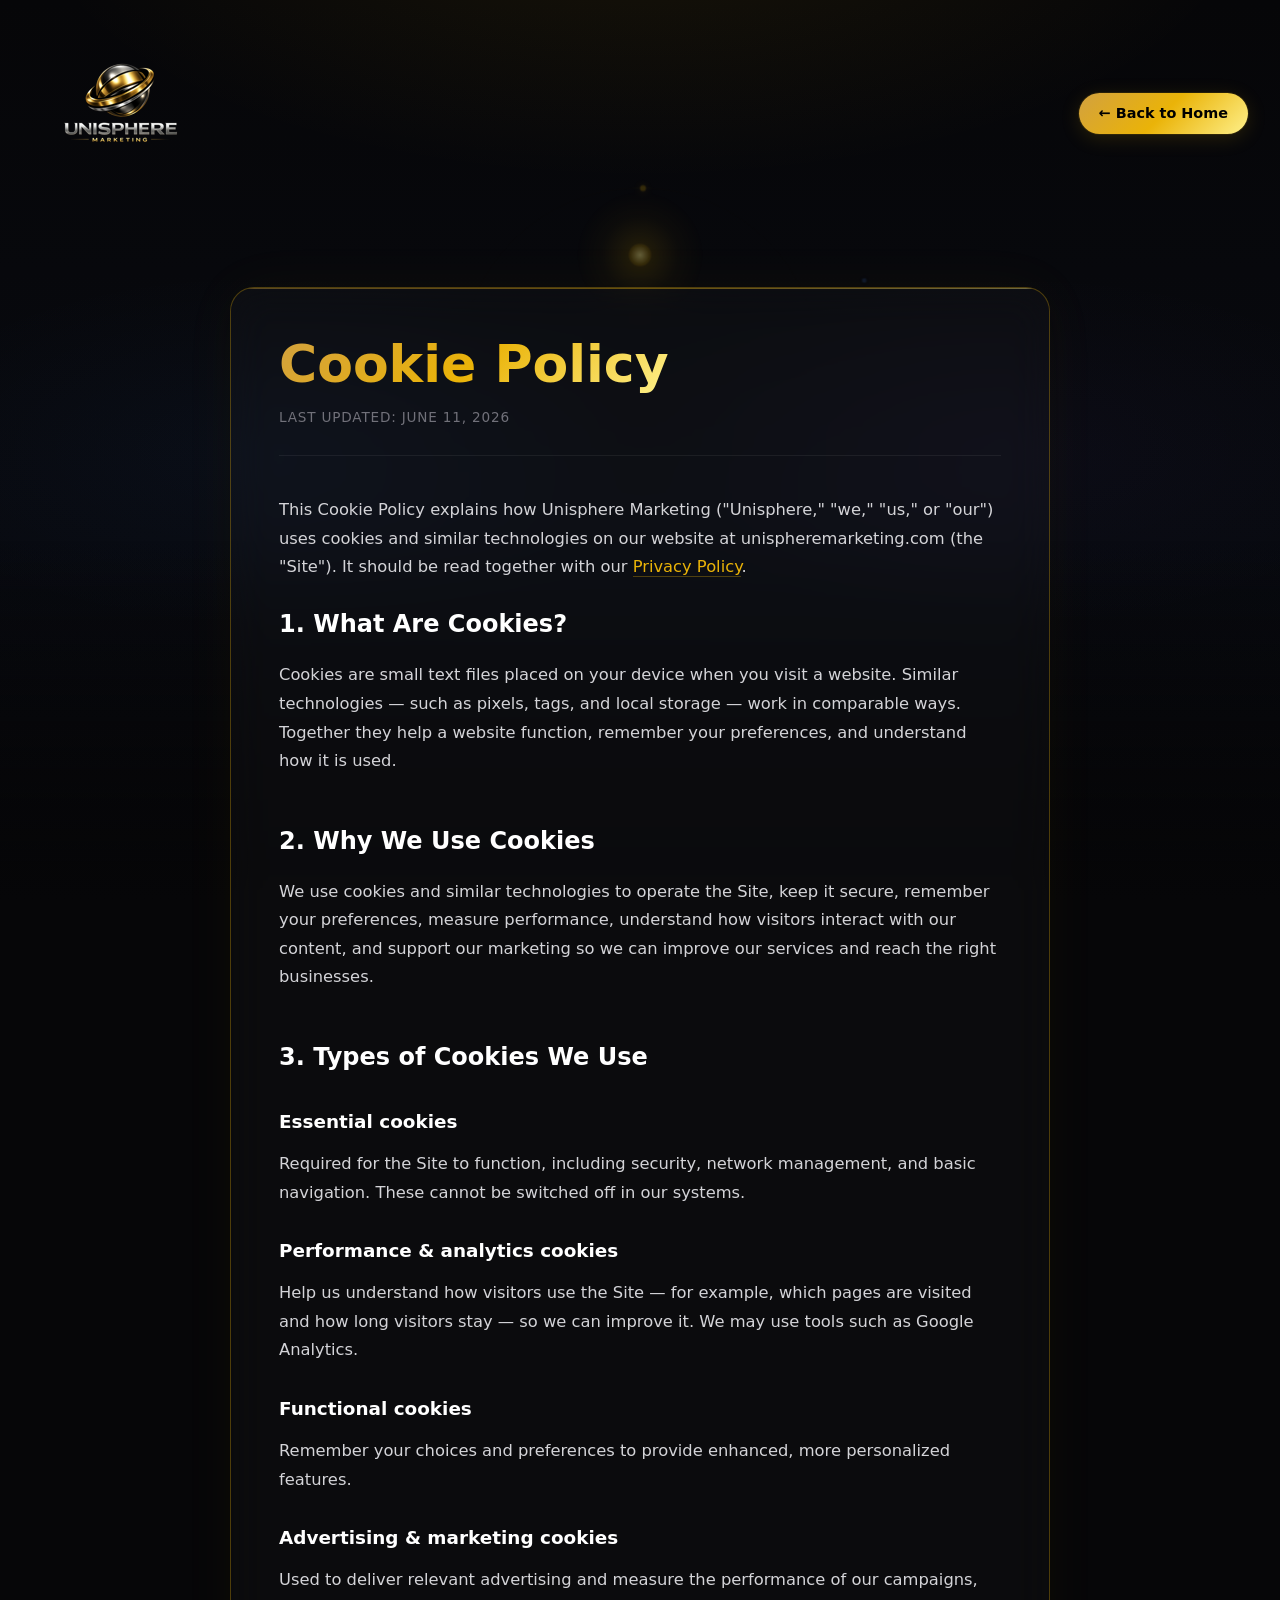
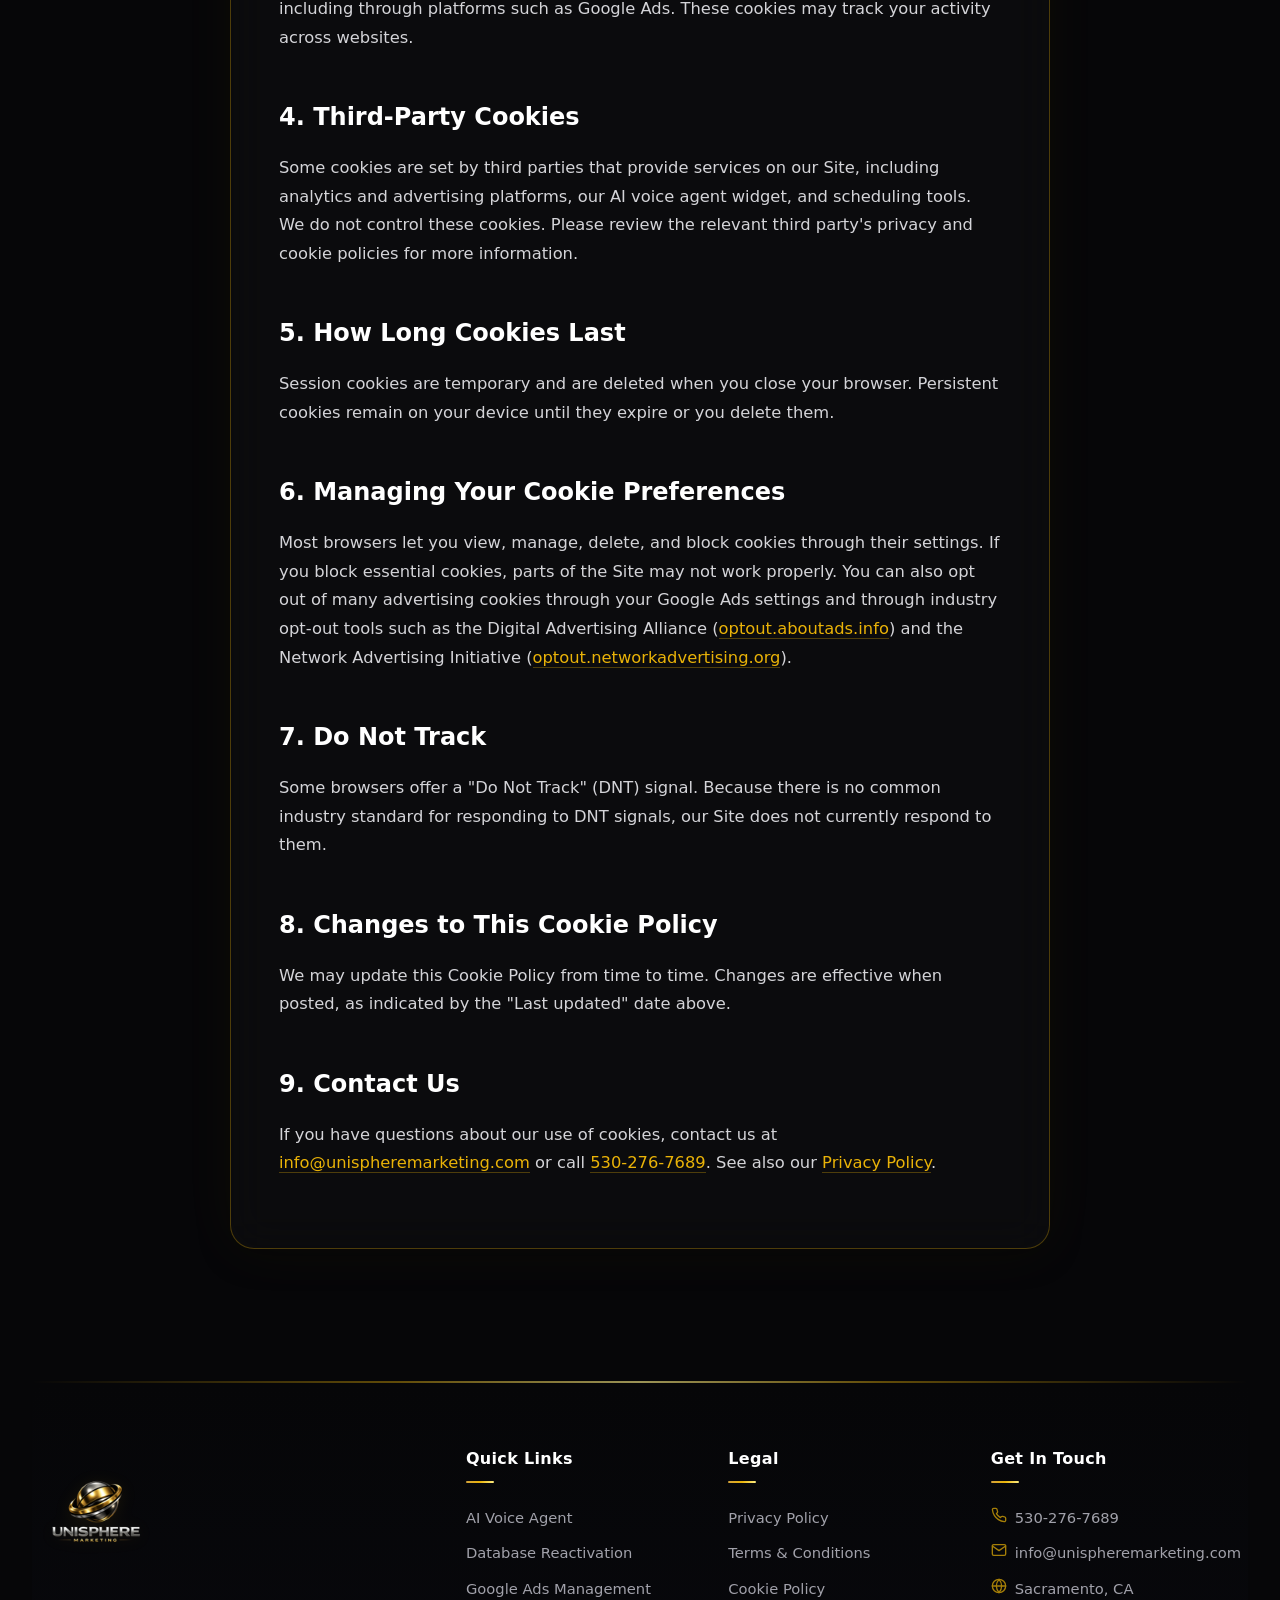
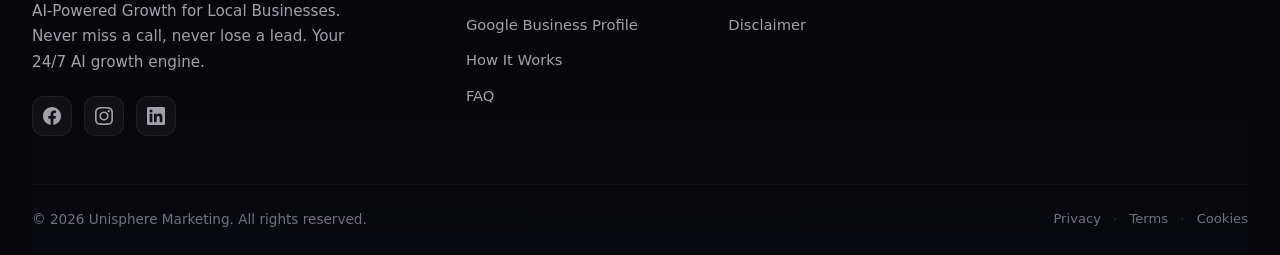
==== commit 8efea59c: "Sync thank-you + legal page footers with the service links Update the footer Quick Links on thank-yo" ====
--- a/cookies.html
+++ b/cookies.html
@@ -109,10 +109,12 @@
                 <div class="footer-col">
                     <h4 class="footer-col-title">Quick Links</h4>
                     <ul class="footer-links">
+                        <li><a href="ai-voice-agent.html">AI Voice Agent</a></li>
+                        <li><a href="database-reactivation.html">Database Reactivation</a></li>
+                        <li><a href="google-ads.html">Google Ads Management</a></li>
+                        <li><a href="google-business-profile.html">Google Business Profile</a></li>
                         <li><a href="index.html#how-it-works">How It Works</a></li>
                         <li><a href="index.html#faq">FAQ</a></li>
-                        <li><a href="index.html">Back to Home</a></li>
-                        <li><a href="tel:5302767689">Contact Us</a></li>
                     </ul>
                 </div>
 
--- a/index.css
+++ b/index.css
@@ -2942,3 +2942,199 @@
     font-size: 0.98rem;
   }
 }
+
+/* ============================================ */
+/* SERVICE DETAIL PAGES                          */
+/* ============================================ */
+
+/* Service hero — centered, single column */
+.svc-hero {
+  text-align: center;
+  max-width: 880px;
+  margin: 0 auto;
+  padding: 3rem 0 3.5rem;
+  position: relative;
+  z-index: 10;
+}
+.svc-hero .pill {
+  margin: 0 auto 1.75rem;
+}
+.svc-hero-icon {
+  width: 76px;
+  height: 76px;
+  margin: 0 auto 1.75rem;
+  border-radius: 20px;
+  background: rgba(234, 179, 8, 0.08);
+  border: 1px solid var(--gold-border);
+  display: flex;
+  align-items: center;
+  justify-content: center;
+  font-size: 2.1rem;
+  box-shadow: 0 0 30px rgba(234, 179, 8, 0.1);
+  animation: fadeInUp 0.8s ease-out both;
+}
+.svc-hero .hero-title {
+  font-size: 3.4rem;
+}
+.svc-hero .hero-subtitle {
+  margin-left: auto;
+  margin-right: auto;
+}
+.svc-hero .features-list {
+  justify-content: center;
+}
+
+/* Stat strip — premium metric row */
+.stat-strip {
+  display: grid;
+  grid-template-columns: repeat(3, 1fr);
+  gap: 1.5rem;
+  max-width: 900px;
+  margin: 0 auto;
+}
+.stat {
+  text-align: center;
+  background: var(--glass-bg);
+  border: 1px solid var(--glass-border);
+  border-radius: 18px;
+  padding: 2rem 1.25rem;
+  backdrop-filter: blur(12px);
+  -webkit-backdrop-filter: blur(12px);
+  transition: transform 0.3s ease, border-color 0.3s ease;
+}
+.stat:hover {
+  transform: translateY(-4px);
+  border-color: var(--gold-border);
+}
+.stat-num {
+  font-family: var(--font-main);
+  font-size: 2.6rem;
+  font-weight: 700;
+  line-height: 1;
+  margin-bottom: 0.5rem;
+  background: var(--gold-gradient);
+  -webkit-background-clip: text;
+  -webkit-text-fill-color: transparent;
+  background-clip: text;
+}
+.stat-label {
+  color: var(--text-gray);
+  font-size: 0.92rem;
+  line-height: 1.5;
+}
+
+/* Before / After — signature comparison block */
+.before-after {
+  max-width: 1000px;
+}
+.ba-grid {
+  display: grid;
+  grid-template-columns: 1fr 1fr;
+  gap: 1.75rem;
+  align-items: stretch;
+  margin-top: 2.5rem;
+}
+.ba-card {
+  border-radius: 20px;
+  padding: 2.25rem;
+  backdrop-filter: blur(12px);
+  -webkit-backdrop-filter: blur(12px);
+  position: relative;
+  overflow: hidden;
+}
+.ba-card.before {
+  background: rgba(239, 68, 68, 0.04);
+  border: 1px solid rgba(239, 68, 68, 0.12);
+}
+.ba-card.after {
+  background: rgba(234, 179, 8, 0.04);
+  border: 1px solid var(--gold-border);
+  box-shadow: 0 0 50px rgba(234, 179, 8, 0.05);
+}
+.ba-card.after::before {
+  content: '';
+  position: absolute;
+  top: 0; left: 0; right: 0;
+  height: 1px;
+  background: var(--gold-gradient);
+  opacity: 0.5;
+}
+.ba-label {
+  display: inline-block;
+  font-size: 0.78rem;
+  font-weight: 700;
+  letter-spacing: 0.08em;
+  text-transform: uppercase;
+  padding: 0.35rem 0.85rem;
+  border-radius: 9999px;
+  margin-bottom: 1.5rem;
+}
+.ba-card.before .ba-label {
+  color: #f87171;
+  background: rgba(239, 68, 68, 0.1);
+}
+.ba-card.after .ba-label {
+  color: var(--gold-primary);
+  background: rgba(234, 179, 8, 0.1);
+}
+.ba-list {
+  list-style: none;
+  display: flex;
+  flex-direction: column;
+  gap: 0.9rem;
+}
+.ba-list li {
+  display: flex;
+  align-items: flex-start;
+  gap: 0.7rem;
+  font-size: 1rem;
+  line-height: 1.55;
+  color: var(--text-gray-light);
+}
+.ba-mark {
+  flex-shrink: 0;
+  margin-top: 1px;
+  font-weight: 700;
+}
+.ba-card.before .ba-mark { color: #ef4444; }
+.ba-card.after .ba-mark { color: var(--gold-primary); }
+.ba-transition {
+  text-align: center;
+  font-family: var(--font-main);
+  font-size: 1.3rem;
+  font-weight: 600;
+  color: var(--text-white);
+  margin-top: 2.5rem;
+}
+
+/* "Learn More" link on homepage service cards */
+.service-card-link {
+  display: inline-flex;
+  align-items: center;
+  gap: 0.4rem;
+  margin-top: 1.5rem;
+  font-weight: 600;
+  font-size: 0.95rem;
+  color: var(--gold-primary);
+  transition: gap 0.25s ease, color 0.25s ease;
+}
+.service-card-link:hover {
+  gap: 0.7rem;
+  color: #fef08a;
+}
+
+@media (max-width: 768px) {
+  .svc-hero {
+    padding: 1.5rem 0 2rem;
+  }
+  .svc-hero .hero-title {
+    font-size: 2.3rem;
+  }
+  .stat-strip {
+    grid-template-columns: 1fr;
+    gap: 1rem;
+  }
+  .ba-grid {
+    grid-template-columns: 1fr;
+  }
+}
